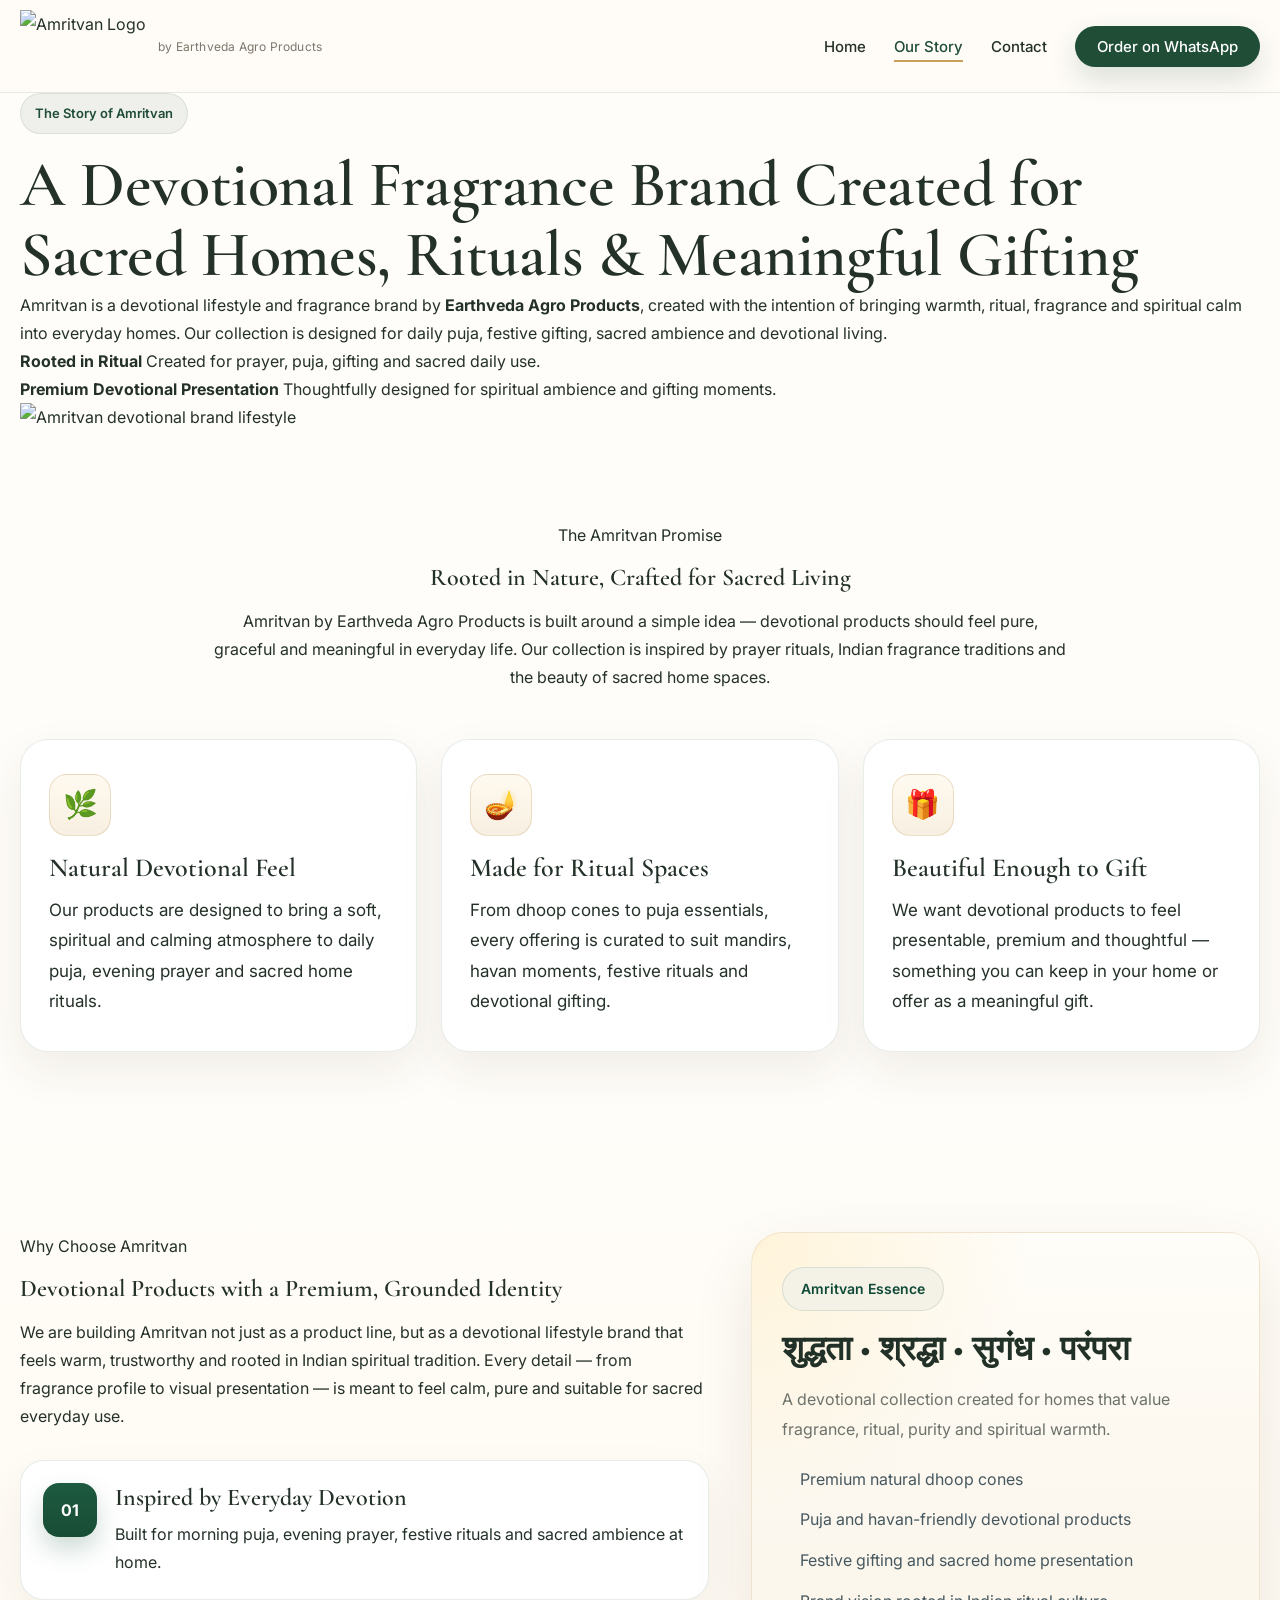
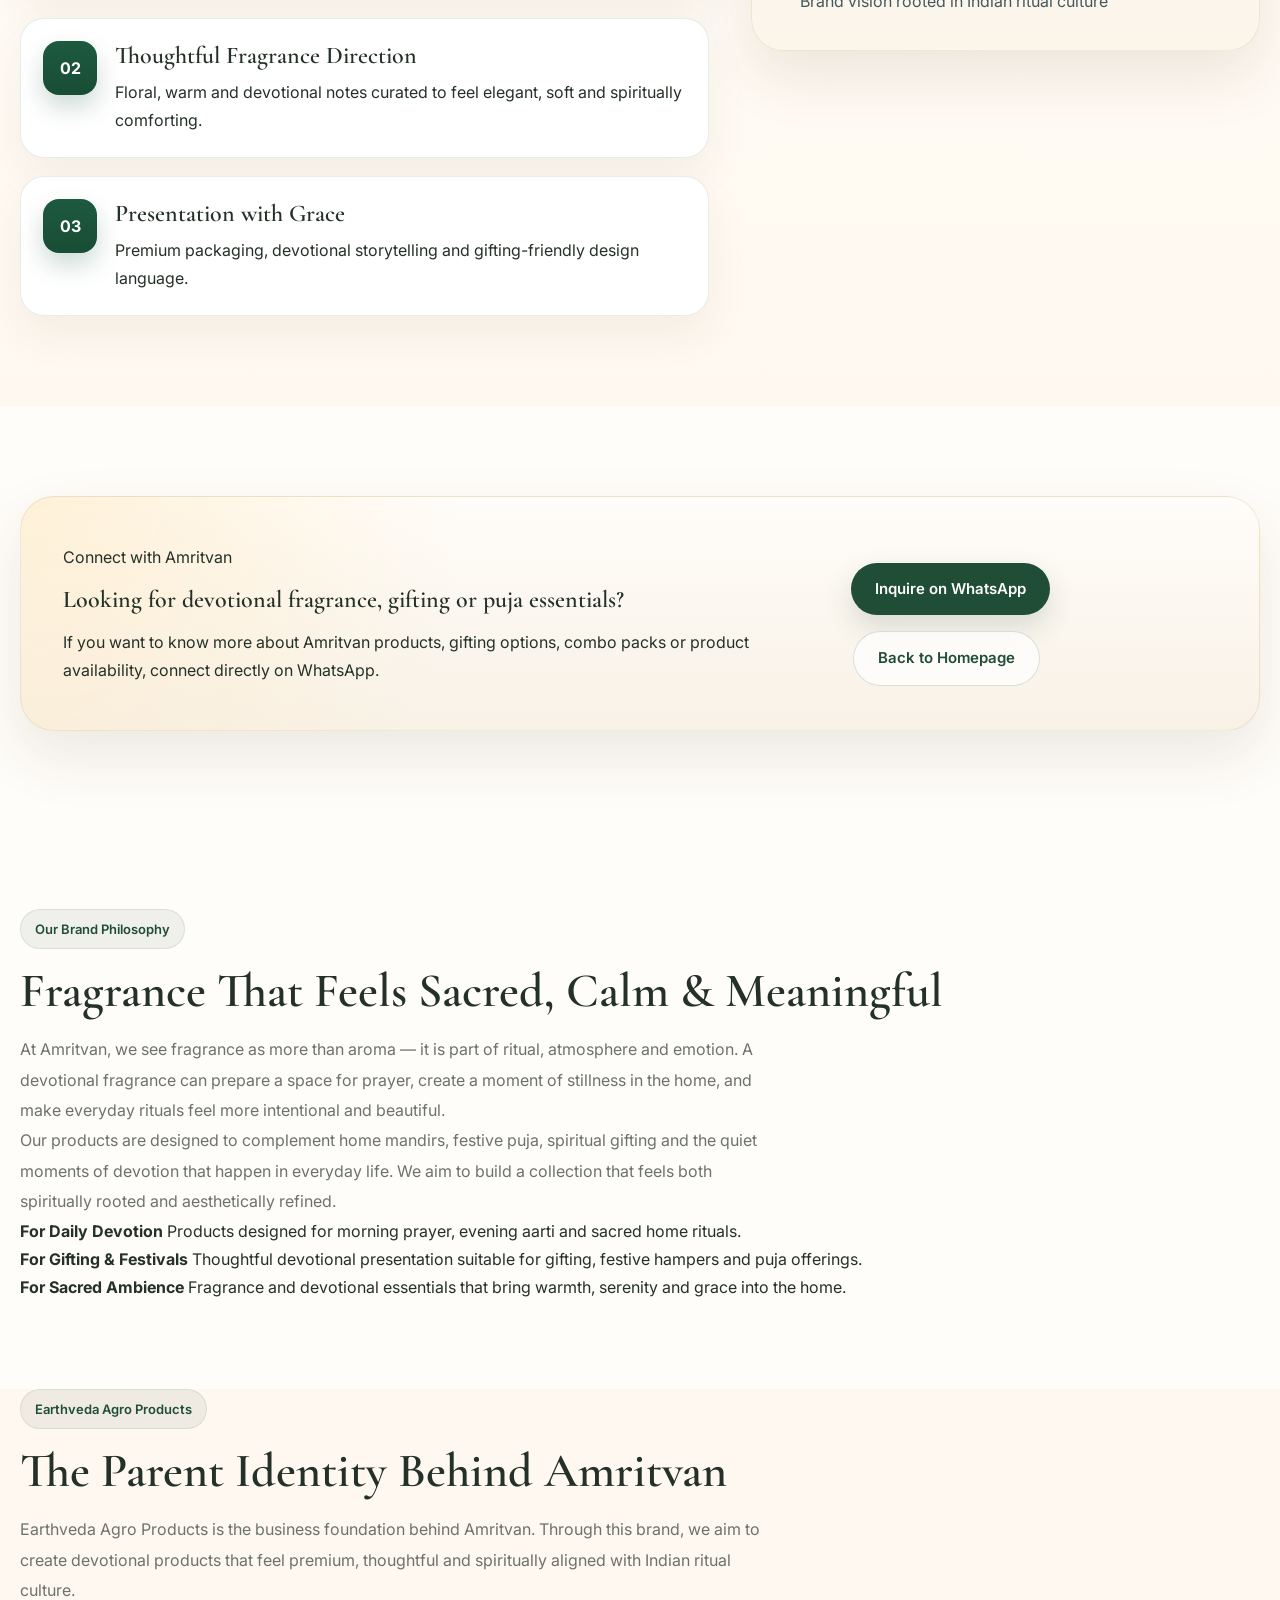
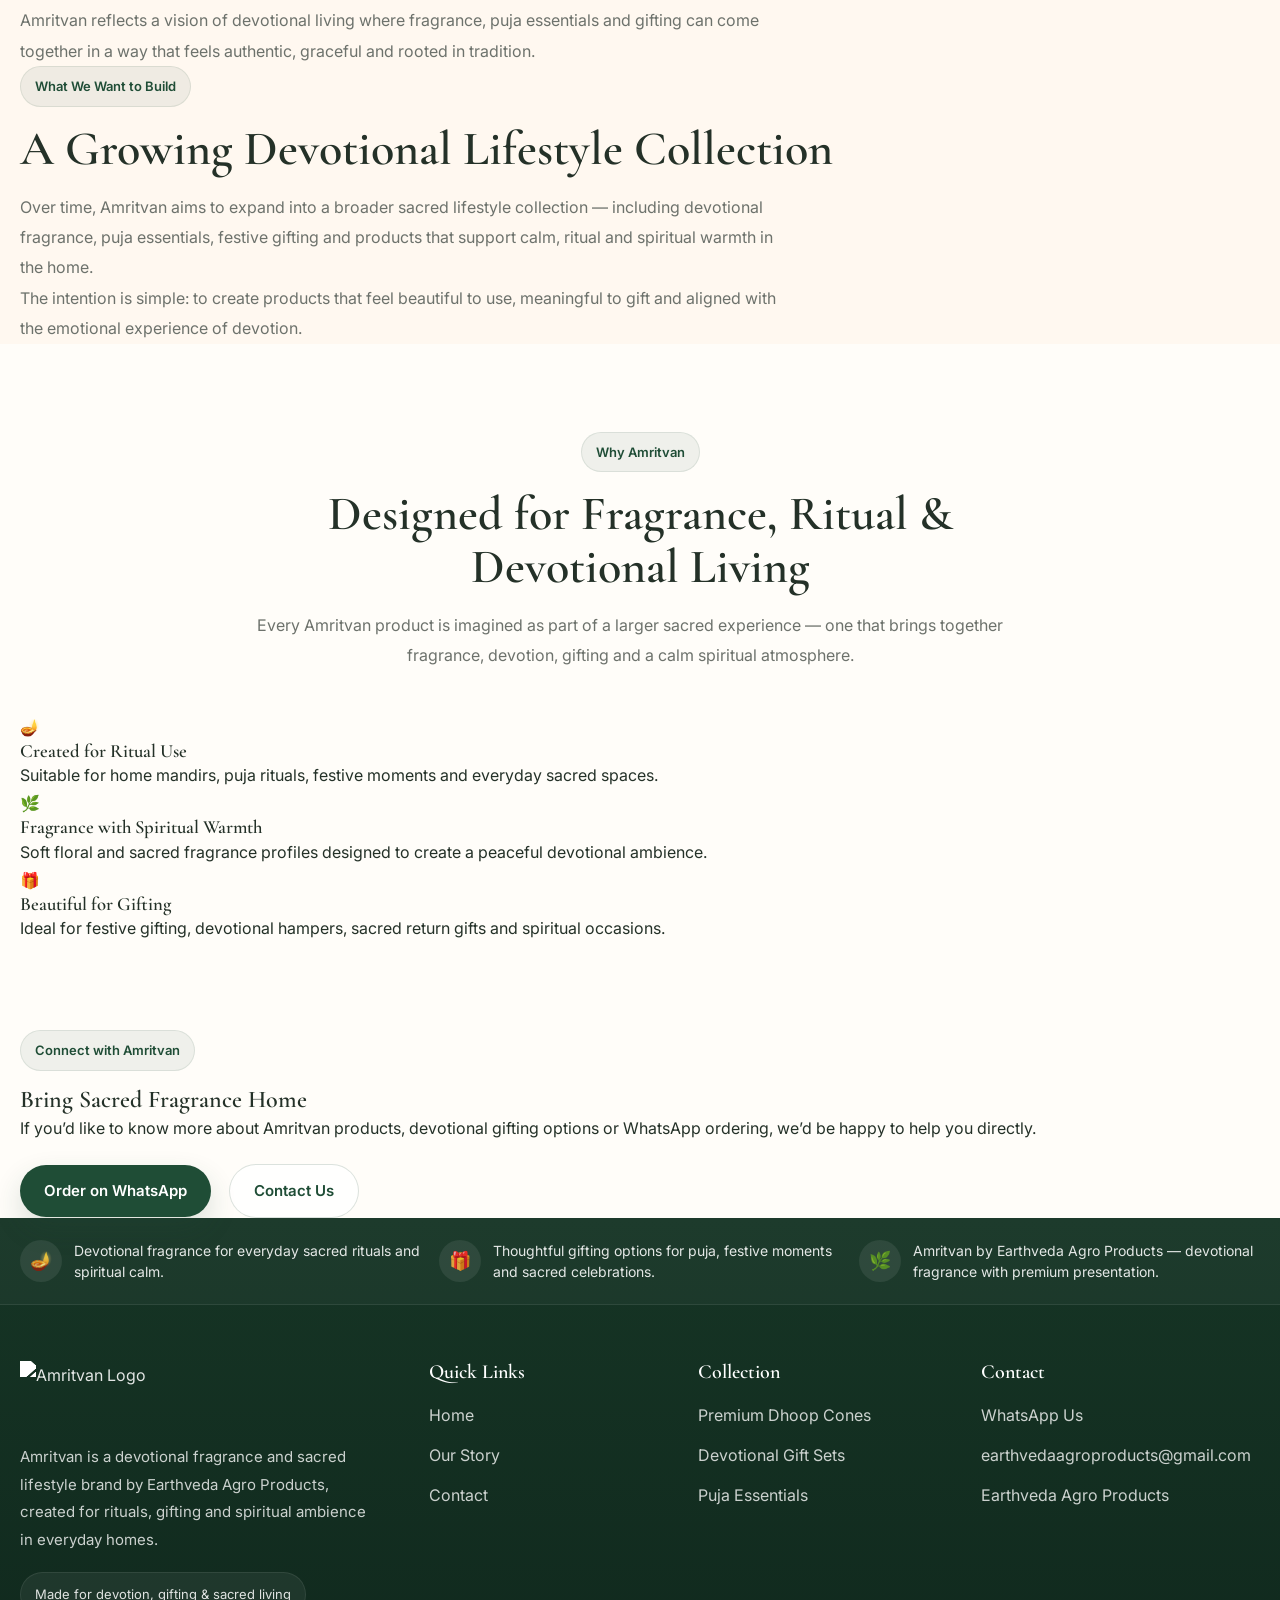
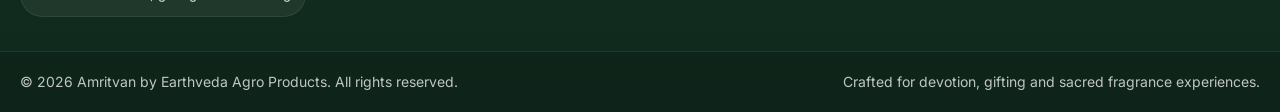
==== about.html @ e4c246f3 "Add files via upload" ====
<!DOCTYPE html>
<html lang="en">
<head>
  <meta charset="UTF-8" />
  <meta name="viewport" content="width=device-width, initial-scale=1.0" />
  <title>Our Story | Amritvan by Earthveda Agro Products</title>
  <meta
    name="description"
    content="Discover the story of Amritvan — a devotional fragrance and sacred lifestyle brand by Earthveda Agro Products, created for rituals, gifting and spiritual ambience."
  />

  <link rel="preconnect" href="https://fonts.googleapis.com" />
  <link rel="preconnect" href="https://fonts.gstatic.com" crossorigin />
  <link
    href="https://fonts.googleapis.com/css2?family=Cormorant+Garamond:wght@500;600;700&family=Inter:wght@400;500;600;700&display=swap"
    rel="stylesheet"
  />

  <link rel="stylesheet" href="style.css" />
</head>
<body>

  <!-- =========================
       HEADER
  ========================== -->
  <header class="site-header">
    <div class="container header-inner">

      <a href="index.html" class="brand">
        <img src="images/logo.png" alt="Amritvan Logo" class="brand-logo" />
        <div class="brand-copy">
          <span class="brand-line">by Earthveda Agro Products</span>
        </div>
      </a>

      <button class="menu-toggle" aria-label="Toggle Menu">
        <span></span>
        <span></span>
        <span></span>
      </button>

      <nav class="nav">
        <a href="index.html">Home</a>
        <a href="about.html" class="active">Our Story</a>
        <a href="contact.html">Contact</a>
        <a
          href="https://wa.me/918463001919?text=Namaste%20Amritvan%2C%20I%20want%20to%20know%20more%20about%20your%20products."
          target="_blank"
          class="nav-cta btn-primary"
        >
          Order on WhatsApp
        </a>
      </nav>
    </div>
  </header>

  <main>

    <!-- =========================
         ABOUT HERO
    ========================== -->
    <section class="about-hero">
      <div class="container">
        <div class="about-hero-grid">

          <div class="about-hero-content">
            <span class="eyebrow">The Story of Amritvan</span>
            <h1 class="display-title">
              A Devotional Fragrance Brand Created for Sacred Homes, Rituals & Meaningful Gifting
            </h1>
            <p class="about-hero-text">
              Amritvan is a devotional lifestyle and fragrance brand by <strong>Earthveda Agro Products</strong>,
              created with the intention of bringing warmth, ritual, fragrance and spiritual calm into everyday homes.
              Our collection is designed for daily puja, festive gifting, sacred ambience and devotional living.
            </p>

            <div class="about-hero-highlights">
              <div class="about-highlight-card">
                <strong>Rooted in Ritual</strong>
                <span>Created for prayer, puja, gifting and sacred daily use.</span>
              </div>

              <div class="about-highlight-card">
                <strong>Premium Devotional Presentation</strong>
                <span>Thoughtfully designed for spiritual ambience and gifting moments.</span>
              </div>
            </div>
          </div>

          <div class="about-hero-visual">
            <div class="about-hero-image-card">
              <img src="images/about-brand.png" alt="Amritvan devotional brand lifestyle" />
            </div>
          </div>

        </div>
      </div>
    </section>
<!-- =========================
     ABOUT PROMISE SECTION
========================= -->
<section class="about-promise">
  <div class="container">
    <div class="section-head center">
      <span class="section-kicker">The Amritvan Promise</span>
      <h2>Rooted in Nature, Crafted for Sacred Living</h2>
      <p>
        Amritvan by Earthveda Agro Products is built around a simple idea —
        devotional products should feel pure, graceful and meaningful in everyday life.
        Our collection is inspired by prayer rituals, Indian fragrance traditions and
        the beauty of sacred home spaces.
      </p>
    </div>

    <div class="promise-grid">
      <div class="promise-card">
        <div class="promise-icon">🌿</div>
        <h3>Natural Devotional Feel</h3>
        <p>
          Our products are designed to bring a soft, spiritual and calming atmosphere
          to daily puja, evening prayer and sacred home rituals.
        </p>
      </div>

      <div class="promise-card">
        <div class="promise-icon">🪔</div>
        <h3>Made for Ritual Spaces</h3>
        <p>
          From dhoop cones to puja essentials, every offering is curated to suit
          mandirs, havan moments, festive rituals and devotional gifting.
        </p>
      </div>

      <div class="promise-card">
        <div class="promise-icon">🎁</div>
        <h3>Beautiful Enough to Gift</h3>
        <p>
          We want devotional products to feel presentable, premium and thoughtful —
          something you can keep in your home or offer as a meaningful gift.
        </p>
      </div>
    </div>
  </div>
</section>


<!-- =========================
     WHY AMRITVAN SECTION
========================= -->
<section class="why-amritvan">
  <div class="container">
    <div class="why-grid">
      <div class="why-left">
        <span class="section-kicker">Why Choose Amritvan</span>
        <h2>Devotional Products with a Premium, Grounded Identity</h2>
        <p>
          We are building Amritvan not just as a product line, but as a devotional
          lifestyle brand that feels warm, trustworthy and rooted in Indian spiritual tradition.
          Every detail — from fragrance profile to visual presentation — is meant to feel
          calm, pure and suitable for sacred everyday use.
        </p>

        <div class="why-points">
          <div class="why-point">
            <span class="why-badge">01</span>
            <div>
              <h3>Inspired by Everyday Devotion</h3>
              <p>
                Built for morning puja, evening prayer, festive rituals and sacred ambience at home.
              </p>
            </div>
          </div>

          <div class="why-point">
            <span class="why-badge">02</span>
            <div>
              <h3>Thoughtful Fragrance Direction</h3>
              <p>
                Floral, warm and devotional notes curated to feel elegant, soft and spiritually comforting.
              </p>
            </div>
          </div>

          <div class="why-point">
            <span class="why-badge">03</span>
            <div>
              <h3>Presentation with Grace</h3>
              <p>
                Premium packaging, devotional storytelling and gifting-friendly design language.
              </p>
            </div>
          </div>
        </div>
      </div>

      <div class="why-right">
        <div class="why-card">
          <span class="why-label">Amritvan Essence</span>
          <h3>शुद्धता • श्रद्धा • सुगंध • परंपरा</h3>
          <p>
            A devotional collection created for homes that value fragrance, ritual,
            purity and spiritual warmth.
          </p>

          <ul class="why-list">
            <li>Premium natural dhoop cones</li>
            <li>Puja and havan-friendly devotional products</li>
            <li>Festive gifting and sacred home presentation</li>
            <li>Brand vision rooted in Indian ritual culture</li>
          </ul>
        </div>
      </div>
    </div>
  </div>
</section>


<!-- =========================
     ABOUT CTA SECTION
========================= -->
<section class="about-cta">
  <div class="container">
    <div class="about-cta-box">
      <div class="about-cta-content">
        <span class="section-kicker">Connect with Amritvan</span>
        <h2>Looking for devotional fragrance, gifting or puja essentials?</h2>
        <p>
          If you want to know more about Amritvan products, gifting options,
          combo packs or product availability, connect directly on WhatsApp.
        </p>
      </div>

      <div class="about-cta-actions">
        <a href="https://wa.me/919183701919" target="_blank" class="btn btn-primary">
          Inquire on WhatsApp
        </a>
        <a href="index.html#contact" class="btn btn-outline">
          Back to Homepage
        </a>
      </div>
    </div>
  </div>
</section>
    <!-- =========================
         BRAND STORY
    ========================== -->
    <section class="about-story section">
      <div class="container">
        <div class="about-story-grid">

          <div class="about-story-copy">
            <span class="eyebrow">Our Brand Philosophy</span>
            <h2 class="section-title">Fragrance That Feels Sacred, Calm & Meaningful</h2>

            <p class="section-text">
              At Amritvan, we see fragrance as more than aroma — it is part of ritual, atmosphere and emotion.
              A devotional fragrance can prepare a space for prayer, create a moment of stillness in the home,
              and make everyday rituals feel more intentional and beautiful.
            </p>

            <p class="section-text">
              Our products are designed to complement home mandirs, festive puja, spiritual gifting and the quiet
              moments of devotion that happen in everyday life. We aim to build a collection that feels both
              spiritually rooted and aesthetically refined.
            </p>
          </div>

          <div class="about-story-points">
            <div class="story-point-card">
              <strong>For Daily Devotion</strong>
              <span>Products designed for morning prayer, evening aarti and sacred home rituals.</span>
            </div>

            <div class="story-point-card">
              <strong>For Gifting & Festivals</strong>
              <span>Thoughtful devotional presentation suitable for gifting, festive hampers and puja offerings.</span>
            </div>

            <div class="story-point-card">
              <strong>For Sacred Ambience</strong>
              <span>Fragrance and devotional essentials that bring warmth, serenity and grace into the home.</span>
            </div>
          </div>

        </div>
      </div>
    </section>

    <!-- =========================
         EARTHVEDA + AMRITVAN
    ========================== -->
    <section class="about-origin section-soft">
      <div class="container">
        <div class="about-origin-grid">

          <div class="about-origin-card">
            <span class="eyebrow">Earthveda Agro Products</span>
            <h2 class="section-title">The Parent Identity Behind Amritvan</h2>
            <p class="section-text">
              Earthveda Agro Products is the business foundation behind Amritvan. Through this brand, we aim to
              create devotional products that feel premium, thoughtful and spiritually aligned with Indian ritual culture.
            </p>
            <p class="section-text">
              Amritvan reflects a vision of devotional living where fragrance, puja essentials and gifting can come together
              in a way that feels authentic, graceful and rooted in tradition.
            </p>
          </div>

          <div class="about-origin-card">
            <span class="eyebrow">What We Want to Build</span>
            <h2 class="section-title">A Growing Devotional Lifestyle Collection</h2>
            <p class="section-text">
              Over time, Amritvan aims to expand into a broader sacred lifestyle collection — including devotional fragrance,
              puja essentials, festive gifting and products that support calm, ritual and spiritual warmth in the home.
            </p>
            <p class="section-text">
              The intention is simple: to create products that feel beautiful to use, meaningful to gift and aligned with
              the emotional experience of devotion.
            </p>
          </div>

        </div>
      </div>
    </section>

    <!-- =========================
         WHY AMRITVAN
    ========================== -->
    <section class="about-values section">
      <div class="container">
        <div class="lux-section-head center">
          <span class="eyebrow">Why Amritvan</span>
          <h2 class="section-title">Designed for Fragrance, Ritual & Devotional Living</h2>
          <p class="section-text">
            Every Amritvan product is imagined as part of a larger sacred experience — one that brings together
            fragrance, devotion, gifting and a calm spiritual atmosphere.
          </p>
        </div>

        <div class="about-values-grid">
          <div class="about-value-card">
            <div class="about-value-icon">🪔</div>
            <h3>Created for Ritual Use</h3>
            <p>Suitable for home mandirs, puja rituals, festive moments and everyday sacred spaces.</p>
          </div>

          <div class="about-value-card">
            <div class="about-value-icon">🌿</div>
            <h3>Fragrance with Spiritual Warmth</h3>
            <p>Soft floral and sacred fragrance profiles designed to create a peaceful devotional ambience.</p>
          </div>

          <div class="about-value-card">
            <div class="about-value-icon">🎁</div>
            <h3>Beautiful for Gifting</h3>
            <p>Ideal for festive gifting, devotional hampers, sacred return gifts and spiritual occasions.</p>
          </div>
        </div>
      </div>
    </section>

    <!-- =========================
         CTA
    ========================== -->
    <section class="about-cta-strip">
      <div class="container">
        <div class="about-cta-card">
          <div class="about-cta-copy">
            <span class="eyebrow">Connect with Amritvan</span>
            <h2>Bring Sacred Fragrance Home</h2>
            <p>
              If you’d like to know more about Amritvan products, devotional gifting options or WhatsApp ordering,
              we’d be happy to help you directly.
            </p>
          </div>

          <div class="about-cta-actions">
            <a
              href="https://wa.me/918463001919?text=Namaste%20Amritvan%2C%20I%20want%20to%20know%20more%20about%20your%20products."
              target="_blank"
              class="btn btn-primary"
            >
              Order on WhatsApp
            </a>

            <a href="contact.html" class="btn btn-outline">Contact Us</a>
          </div>
        </div>
      </div>
    </section>

  </main>

  <!-- =========================
       FOOTER
  ========================== -->
  <footer class="site-footer">
    <div class="footer-top">
      <div class="container footer-top-inner">
        <div class="footer-top-item">
          <span>🪔</span>
          <p>Devotional fragrance for everyday sacred rituals and spiritual calm.</p>
        </div>

        <div class="footer-top-item">
          <span>🎁</span>
          <p>Thoughtful gifting options for puja, festive moments and sacred celebrations.</p>
        </div>

        <div class="footer-top-item">
          <span>🌿</span>
          <p>Amritvan by Earthveda Agro Products — devotional fragrance with premium presentation.</p>
        </div>
      </div>
    </div>

    <div class="footer-main">
      <div class="container footer-grid">

        <div class="footer-col footer-brand">
          <img src="images/logo.png" alt="Amritvan Logo" class="footer-logo" />
          <p>
            Amritvan is a devotional fragrance and sacred lifestyle brand by Earthveda Agro Products,
            created for rituals, gifting and spiritual ambience in everyday homes.
          </p>
          <div class="footer-note">Made for devotion, gifting & sacred living</div>
        </div>

        <div class="footer-col">
          <h4>Quick Links</h4>
          <ul>
            <li><a href="index.html">Home</a></li>
            <li><a href="about.html">Our Story</a></li>
            <li><a href="contact.html">Contact</a></li>
          </ul>
        </div>

        <div class="footer-col">
          <h4>Collection</h4>
          <ul>
            <li>Premium Dhoop Cones</li>
            <li>Devotional Gift Sets</li>
            <li>Puja Essentials</li>
          </ul>
        </div>

        <div class="footer-col">
          <h4>Contact</h4>
          <ul>
            <li><a href="https://wa.me/918463001919" target="_blank">WhatsApp Us</a></li>
            <li><a href="mailto:earthvedaagroproducts@gmail.com">earthvedaagroproducts@gmail.com</a></li>
            <li>Earthveda Agro Products</li>
          </ul>
        </div>

      </div>
    </div>

    <div class="footer-bottom">
      <div class="container footer-bottom-inner">
        <p>© 2026 Amritvan by Earthveda Agro Products. All rights reserved.</p>
        <p>Crafted for devotion, gifting and sacred fragrance experiences.</p>
      </div>
    </div>
  </footer>

  <script src="script.js"></script>
</body>
</html>
---- style.css ----
/* =========================================================
   AMRITVAN – LIGHT LUXURY DEVOTIONAL BRAND WEBSITE
   PHASE 1 – BASE STYLES
   ========================================================= */

/* ---------- Google Fonts ---------- */
@import url('https://fonts.googleapis.com/css2?family=Cormorant+Garamond:wght@500;600;700&family=Inter:wght@400;500;600;700&display=swap');

/* ---------- Root Variables ---------- */
:root {
  --bg: #fffdf9;
  --bg-soft: #fff8f0;
  --bg-cream: #f9f1e6;
  --surface: #ffffff;

  --primary: #1f4d36;        /* deep devotional green */
  --primary-dark: #173b2a;
  --secondary: #c9a15c;      /* muted luxury gold */
  --secondary-soft: #ead7b2;

  --text: #243128;
  --muted: #6d726c;
  --line: rgba(31, 77, 54, 0.10);

  --success: #2f7a53;
  --shadow-sm: 0 10px 24px rgba(0, 0, 0, 0.04);
  --shadow-md: 0 18px 44px rgba(0, 0, 0, 0.06);
  --shadow-lg: 0 28px 70px rgba(0, 0, 0, 0.08);

  --radius-sm: 14px;
  --radius-md: 22px;
  --radius-lg: 32px;

  --container: 1240px;
  --transition: all 0.3s ease;
}

/* ---------- Reset ---------- */
* {
  margin: 0;
  padding: 0;
  box-sizing: border-box;
}

html {
  scroll-behavior: smooth;
}

body {
  background: var(--bg);
  color: var(--text);
  font-family: 'Inter', sans-serif;
  font-size: 16px;
  line-height: 1.75;
  -webkit-font-smoothing: antialiased;
  text-rendering: optimizeLegibility;
}

img {
  max-width: 100%;
  display: block;
}

a {
  color: inherit;
  text-decoration: none;
  transition: var(--transition);
}

ul {
  list-style: none;
}

button,
input,
textarea,
select {
  font: inherit;
}

button {
  border: none;
  background: none;
  cursor: pointer;
}

/* ---------- Layout ---------- */
.container {
  width: min(100% - 40px, var(--container));
  margin: 0 auto;
}

.section {
  padding: 88px 0;
}

.section-soft {
  background: var(--bg-soft);
}

.section-cream {
  background: var(--bg-cream);
}

/* ---------- Typography ---------- */
h1, h2, h3, h4, h5 {
  font-family: 'Cormorant Garamond', serif;
  color: var(--text);
  line-height: 1.1;
  font-weight: 600;
}

.display-title {
  font-size: clamp(42px, 5vw, 72px);
  letter-spacing: -0.4px;
}

.section-title {
  font-size: clamp(30px, 4vw, 48px);
  margin-bottom: 16px;
}

.section-text {
  color: var(--muted);
  max-width: 760px;
  font-size: 16px;
  line-height: 1.9;
}

.eyebrow {
  display: inline-flex;
  align-items: center;
  gap: 8px;
  padding: 8px 14px;
  border-radius: 999px;
  background: rgba(31, 77, 54, 0.07);
  border: 1px solid rgba(31, 77, 54, 0.10);
  color: var(--primary);
  font-size: 13px;
  font-weight: 600;
  margin-bottom: 16px;
}

/* ---------- Buttons ---------- */
.btn {
  display: inline-flex;
  align-items: center;
  justify-content: center;
  gap: 10px;
  min-height: 48px;
  padding: 13px 24px;
  border-radius: 999px;
  font-weight: 600;
  font-size: 15px;
  transition: var(--transition);
  white-space: nowrap;
}

.btn-primary {
  background: var(--primary);
  color: #fff;
  box-shadow: 0 12px 28px rgba(31, 77, 54, 0.16);
}

.btn-primary:hover {
  background: var(--primary-dark);
  transform: translateY(-1px);
}

.btn-outline {
  border: 1px solid rgba(31, 77, 54, 0.16);
  color: var(--primary);
  background: rgba(255, 255, 255, 0.72);
}

.btn-outline:hover {
  border-color: var(--primary);
  background: #fff;
}

.text-link {
  color: var(--primary);
  font-weight: 600;
}

.text-link:hover {
  color: var(--primary-dark);
}

/* ---------- Cards ---------- */
.card {
  background: var(--surface);
  border: 1px solid var(--line);
  border-radius: var(--radius-md);
  box-shadow: var(--shadow-sm);
}

.card-lg {
  border-radius: var(--radius-lg);
  box-shadow: var(--shadow-md);
}

/* =========================================================
   HEADER
   ========================================================= */
.site-header {
  position: sticky;
  top: 0;
  z-index: 999;
  background: rgba(255, 252, 247, 0.94);
  backdrop-filter: blur(14px);
  border-bottom: 1px solid var(--line);
}

.header-inner {
  display: flex;
  align-items: center;
  justify-content: space-between;
  gap: 28px;
  min-height: 92px;
  padding: 10px 0;
}

/* Brand */
.brand {
  display: flex;
  align-items: center;
  gap: 12px;
  flex-shrink: 0;
}

.brand-logo {
  display: block;
  height: 72px;
  width: auto;
  max-width: 260px;
  object-fit: contain;
}

.brand-copy {
  display: flex;
  flex-direction: column;
  justify-content: center;
}

.brand-line {
  font-size: 12px;
  color: #7c766d;
  letter-spacing: 0.2px;
  white-space: nowrap;
}

/* Nav */
.nav {
  display: flex;
  align-items: center;
  gap: 28px;
}

.nav a {
  position: relative;
  font-size: 15px;
  font-weight: 500;
  color: var(--text);
  line-height: 1;
}

.nav a:not(.nav-cta)::after {
  content: "";
  position: absolute;
  left: 0;
  bottom: -8px;
  width: 0;
  height: 1.5px;
  background: var(--secondary);
  transition: width 0.3s ease;
}

.nav a:hover,
.nav a.active {
  color: var(--primary);
}

.nav a:hover::after,
.nav a.active::after {
  width: 100%;
}

.nav-cta {
   padding: 13px 22px;
  border-radius: 999px;
  white-space: nowrap;
  font-size: 14px;
  line-height: 1;

  background: var(--primary);
  color: #ffffff !important;
  box-shadow: 0 12px 28px rgba(31, 77, 54, 0.16);
}

.nav-cta:hover {
  background: var(--primary-dark);
  color: #ffffff !important;
}
/* Mobile toggle */
.menu-toggle {
  display: none;
  width: 44px;
  height: 44px;
  border-radius: 12px;
  background: var(--bg-cream);
  padding: 9px;
  flex-shrink: 0;
}

.menu-toggle span {
  display: block;
  width: 100%;
  height: 2px;
  background: var(--primary);
  margin: 5px 0;
  transition: var(--transition);
}

/* =========================================================
   PAGE PLACEHOLDER BLOCKS (for structure now)
   ========================================================= */
.page-shell {
  padding: 72px 0 88px;
}

.page-shell-grid {
  display: grid;
  grid-template-columns: 1.15fr 0.85fr;
  gap: 28px;
  align-items: stretch;
}

.shell-card {
  background: linear-gradient(180deg, #fffdf9 0%, #fff8ef 100%);
  border: 1px solid var(--line);
  border-radius: 32px;
  box-shadow: var(--shadow-md);
  padding: 34px;
}

.shell-card h1 {
  font-size: clamp(38px, 4vw, 58px);
  margin-bottom: 16px;
  color: var(--text);
}

.shell-card p {
  color: var(--muted);
  max-width: 640px;
  line-height: 1.9;
}

.shell-side {
  background: #fff;
  border: 1px solid var(--line);
  border-radius: 32px;
  box-shadow: var(--shadow-sm);
  padding: 28px;
  display: flex;
  flex-direction: column;
  justify-content: center;
}

.shell-side h3 {
  font-size: 28px;
  margin-bottom: 10px;
}

.shell-side p {
  color: var(--muted);
  line-height: 1.8;
}

/* =========================================================
   FOOTER
   ========================================================= */
.site-footer {
  background: linear-gradient(180deg, #163525 0%, #10281d 100%);
  color: rgba(255, 255, 255, 0.88);
  margin-top: 0;
}

/* top trust strip */
.footer-top {
  border-bottom: 1px solid rgba(255, 255, 255, 0.08);
  background: rgba(255, 255, 255, 0.03);
}

.footer-top-inner {
  display: grid;
  grid-template-columns: repeat(3, 1fr);
  gap: 18px;
  padding: 22px 0;
}

.footer-top-item {
  display: flex;
  align-items: center;
  gap: 12px;
}

.footer-top-item span {
  width: 42px;
  height: 42px;
  display: grid;
  place-items: center;
  border-radius: 50%;
  background: rgba(255, 255, 255, 0.08);
  flex-shrink: 0;
  font-size: 18px;
}

.footer-top-item p {
  margin: 0;
  font-size: 14px;
  color: rgba(255, 255, 255, 0.88);
  line-height: 1.5;
}

/* main footer */
.footer-main {
  padding: 56px 0 34px;
}

.footer-grid {
  display: grid;
  grid-template-columns: 1.35fr 0.85fr 0.9fr 1fr;
  gap: 32px;
}

.footer-col h4 {
  color: #fff;
  font-size: 20px;
  margin-bottom: 18px;
}

.footer-col ul {
  display: grid;
  gap: 12px;
}

.footer-col p,
.footer-col li,
.footer-col a {
  color: rgba(255, 255, 255, 0.78);
}

.footer-col a:hover {
  color: #fff;
}

.footer-logo {
  width: auto;
  height: 64px;
  object-fit: contain;
  display: block;
  margin-bottom: 18px;
  filter: brightness(0) invert(1);
}

.footer-brand p {
  max-width: 360px;
  line-height: 1.85;
  font-size: 15px;
}

.footer-note {
  margin-top: 18px;
  display: inline-flex;
  align-items: center;
  padding: 10px 14px;
  border-radius: 999px;
  background: rgba(255, 255, 255, 0.06);
  border: 1px solid rgba(255, 255, 255, 0.08);
  font-size: 13px;
  color: rgba(255, 255, 255, 0.86);
}

/* bottom */
.footer-bottom {
  border-top: 1px solid rgba(255, 255, 255, 0.08);
  background: rgba(0, 0, 0, 0.12);
}

.footer-bottom-inner {
  display: flex;
  justify-content: space-between;
  gap: 20px;
  padding: 18px 0;
  flex-wrap: wrap;
}

.footer-bottom p {
  margin: 0;
  font-size: 14px;
  color: rgba(255, 255, 255, 0.74);
}

/* =========================================================
   RESPONSIVE
   ========================================================= */
@media (max-width: 1100px) {
  .page-shell-grid,
  .footer-grid {
    grid-template-columns: 1fr 1fr;
  }

  .footer-grid .footer-brand {
    grid-column: 1 / -1;
  }
}

@media (max-width: 820px) {
  .header-inner {
    min-height: 78px;
    gap: 12px;
  }

  .brand-logo {
    height: 56px;
    max-width: 180px;
  }

  .brand-line {
    font-size: 10px;
    white-space: normal;
    max-width: 140px;
  }

  .menu-toggle {
    display: block;
  }

  .nav {
    position: absolute;
    top: 100%;
    left: 0;
    right: 0;
    background: #fffdf8;
    border-top: 1px solid var(--line);
    padding: 18px 20px 24px;
    display: none;
    flex-direction: column;
    align-items: flex-start;
    gap: 16px;
    box-shadow: var(--shadow-md);
  }

  .nav.open {
    display: flex;
  }

  .nav a::after {
    display: none;
  }

  .nav-cta {
    width: 100%;
    text-align: center;
    justify-content: center;
  }

  .page-shell {
    padding: 56px 0 64px;
  }

  .page-shell-grid,
  .footer-top-inner,
  .footer-grid {
    grid-template-columns: 1fr;
  }

  .shell-card,
  .shell-side {
    padding: 24px;
    border-radius: 24px;
  }

  .footer-main {
    padding: 42px 0 28px;
  }
}

@media (max-width: 480px) {
  .container {
    width: min(100% - 28px, var(--container));
  }

  .brand-logo {
    height: 50px;
    max-width: 160px;
  }

  .shell-card h1 {
    font-size: 34px;
  }

  .section-title {
    font-size: 30px;
  }

  .footer-logo {
    height: 54px;
  }
}
/* =========================================================
   PHASE 2 – HOMEPAGE LUXURY SECTIONS
   ========================================================= */

/* ---------- Hero Luxury ---------- */
.hero-lux {
  position: relative;
  overflow: hidden;
  padding: 84px 0 72px;
  background:
    radial-gradient(circle at top left, rgba(202, 163, 95, 0.16), transparent 24%),
    radial-gradient(circle at bottom right, rgba(31, 77, 54, 0.08), transparent 24%),
    linear-gradient(180deg, #fffdf9 0%, #fff9f1 100%);
}

.hero-lux-shape {
  position: absolute;
  border-radius: 50%;
  pointer-events: none;
  filter: blur(6px);
}

.hero-lux-shape-1 {
  width: 280px;
  height: 280px;
  background: rgba(201, 161, 92, 0.10);
  top: -60px;
  left: -80px;
}

.hero-lux-shape-2 {
  width: 340px;
  height: 340px;
  background: rgba(31, 77, 54, 0.05);
  right: -100px;
  bottom: -120px;
}

.hero-lux-grid {
  position: relative;
  z-index: 1;
  display: grid;
  grid-template-columns: 1.05fr 0.95fr;
  gap: 52px;
  align-items: center;
}

.hero-lux-content {
  max-width: 680px;
}

.hero-title {
  margin-bottom: 20px;
}

.hero-title span {
  display: block;
  color: var(--primary);
}

.hero-text {
  font-size: 17px;
  line-height: 1.95;
  color: var(--muted);
  max-width: 620px;
  margin-bottom: 28px;
}

.hero-actions {
  display: flex;
  gap: 14px;
  flex-wrap: wrap;
  margin-bottom: 28px;
}

.hero-notes {
  display: grid;
  grid-template-columns: repeat(2, 1fr);
  gap: 16px;
}

.hero-note-card {
  background: rgba(255,255,255,0.82);
  border: 1px solid rgba(31, 77, 54, 0.08);
  border-radius: 20px;
  padding: 18px;
  box-shadow: 0 14px 34px rgba(0,0,0,0.04);
}

.hero-note-card strong {
  display: block;
  color: var(--primary);
  font-size: 15px;
  margin-bottom: 8px;
}

.hero-note-card span {
  display: block;
  color: var(--muted);
  font-size: 13px;
  line-height: 1.7;
}

.hero-lux-visual {
  position: relative;
  min-height: 620px;
  display: flex;
  align-items: center;
  justify-content: center;
}

.hero-lux-image-wrap {
  position: relative;
  width: 100%;
  max-width: 590px;
  padding: 54px 18px 18px; /* top padding badha di */
  background: linear-gradient(180deg, #fffaf3 0%, #fff4e8 100%);
  border-radius: 36px;
  border: 1px solid rgba(31, 77, 54, 0.08);
  box-shadow:
    0 30px 72px rgba(0,0,0,0.09),
    0 14px 34px rgba(201, 161, 92, 0.12);
}

.hero-lux-image-wrap img {
 width: 100%;
  height: 680px;
  object-fit: cover;
  object-position: center;
  display: block;
  border-radius: 24px;
  box-shadow: inset 0 0 0 1px rgba(201, 161, 92, 0.08);
}

.hero-lux-badge {
   position: absolute;
  top: 18px;
  left: 18px;
  z-index: 3;
  display: inline-flex;
  align-items: center;
  padding: 12px 20px;
  border-radius: 999px;

  background: linear-gradient(180deg, #fff8ee 0%, #f6ead4 100%);
  border: 1px solid rgba(201, 161, 92, 0.28);
  box-shadow: 0 10px 24px rgba(201, 161, 92, 0.10);

  color: #23412f;
  font-weight: 600;
  font-size: 15px;
}

.hero-lux-floating {
  position: absolute;
  background: #fff;
  border: 1px solid rgba(31, 77, 54, 0.08);
  border-radius: 22px;
  padding: 16px 18px;
  min-width: 220px;
  box-shadow: 0 20px 40px rgba(0,0,0,0.08);
}

.hero-lux-floating strong {
  display: block;
  color: var(--primary);
  font-size: 15px;
  margin-bottom: 6px;
}

.hero-lux-floating span {
  display: block;
  color: var(--muted);
  font-size: 13px;
  line-height: 1.6;
  line-height: 1.5;
}

.hero-lux-floating-left {
  left: -74px;
  bottom: 42px;
  display: none;
}

.hero-lux-floating-right {
   right: -48px;
  top: 34px;
}

/* ---------- Section heading ---------- */
.lux-section-head {
  max-width: 780px;
  margin: 0 auto 42px;
}

.lux-section-head.center {
  text-align: center;
}

/* ---------- Signature Collection ---------- */
.signature-collection {
  padding-top: 90px;
  padding-bottom: 30px;
  background: linear-gradient(180deg, #fff9f1 0%, #fffdf8 100%);
}

.signature-collection-grid {
  display: grid;
  grid-template-columns: repeat(3, 1fr);
  gap: 24px;
}

.signature-card,
.signature-card-large {
  min-height: 100%;
}
.signature-card {
  background: #fff;
  border: 1px solid rgba(31, 77, 54, 0.08);
  border-radius: 28px;
  overflow: hidden;
  box-shadow: 0 18px 44px rgba(0,0,0,0.05);
  display: flex;
  flex-direction: column;
  min-height: 100%;
}
.signature-card-image {
  padding: 24px 24px 0;
  background: linear-gradient(180deg, #fffdf9 0%, #fffaf3 100%);
}

.signature-card-image img {
  width: 100%;
  height: 300px;
  object-fit: contain;
  object-position: center;
  display: block;
  border-radius: 18px;
}

.signature-card-image img {
  height: 240px;
}
.signature-card-content {
  padding: 22px 24px 26px;
  display: flex;
  flex-direction: column;
  flex: 1;
}

.signature-label {
  display: inline-block;
  font-size: 12px;
  color: var(--primary);
  background: rgba(31, 77, 54, 0.07);
  border: 1px solid rgba(31, 77, 54, 0.08);
  padding: 7px 12px;
  border-radius: 999px;
  margin-bottom: 16px;
}

.signature-card-content h3 {
  font-size: 26px;
  line-height: 1.2;
  color: #223127;
  margin-bottom: 14px;
  font-family: 'Cormorant Garamond', serif;
  min-height: 72px;
}

.signature-card-content p {
  color: var(--muted);
  line-height: 1.9;
  margin-bottom: 18px;
}

/* =========================================================
   BRAND ESSENCE SECTION – FINAL POLISHED VERSION
   ========================================================= */

.brand-essence-section {
  padding: 110px 0 70px;
}

.brand-essence-grid {
  display: grid;
  grid-template-columns: 1.02fr 1fr;
  gap: 54px;
  align-items: center;
}

.brand-essence-content {
  max-width: 640px;
}

.brand-essence-content .section-badge {
  margin-bottom: 22px;
}

.brand-essence-content h2 {
  margin: 0 0 24px;
  font-size: clamp(2.6rem, 4vw, 4.3rem);
  line-height: 1.08;
  letter-spacing: -0.02em;
  color: var(--heading);
}

.brand-essence-content p {
  margin: 0 0 22px;
  font-size: 1.18rem;
  line-height: 1.8;
  color: var(--text);
}

.brand-essence-points {
  display: grid;
  gap: 16px;
  margin-top: 34px;
}

.brand-essence-point {
  background: #ffffff;
  border: 1px solid rgba(31, 77, 54, 0.08);
  border-radius: 24px;
  padding: 22px 24px;
  box-shadow: 0 14px 34px rgba(0,0,0,0.04);
}

.brand-essence-point h4 {
  margin: 0 0 10px;
  font-size: 1.15rem;
  color: var(--primary);
}

.brand-essence-point p {
  margin: 0;
  font-size: 1rem;
  line-height: 1.75;
  color: var(--text);
}

/* Right image card */
.brand-essence-image-card {
  background: linear-gradient(180deg, #fffdf9 0%, #fff7ed 100%);
  border: 1px solid rgba(31, 77, 54, 0.08);
  border-radius: 34px;
  padding: 18px;
  box-shadow: 0 24px 60px rgba(0,0,0,0.06);

  display: flex;
  align-items: center;
  justify-content: center;
}

.brand-essence-image-card img {
  width: 100%;
  height: auto;
  max-height: 760px;
  object-fit: contain;
  object-position: center;
  display: block;
  border-radius: 24px;
}

/* =========================================================
   RESPONSIVE
   ========================================================= */

@media (max-width: 1100px) {
  .brand-essence-grid {
    gap: 36px;
  }

  .brand-essence-content p {
    font-size: 1.08rem;
  }
}

@media (max-width: 920px) {
  .brand-essence-section {
    padding: 90px 0 60px;
  }

  .brand-essence-grid {
    grid-template-columns: 1fr;
    gap: 34px;
  }

  .brand-essence-content {
    max-width: 100%;
  }

  .brand-essence-image-card {
    order: -1;
  }

  .brand-essence-image-card img {
    max-height: none;
  }
}

@media (max-width: 640px) {
  .brand-essence-section {
    padding: 70px 0 50px;
  }

  .brand-essence-content h2 {
    font-size: 2.2rem;
    line-height: 1.15;
  }

  .brand-essence-content p {
    font-size: 1rem;
    line-height: 1.75;
  }

  .brand-essence-point {
    padding: 18px 18px;
    border-radius: 20px;
  }

  .brand-essence-point h4 {
    font-size: 1.05rem;
  }

  .brand-essence-image-card {
    padding: 14px;
    border-radius: 26px;
  }

  .brand-essence-image-card img {
    border-radius: 18px;
  }
}

/* ---------- Responsive ---------- */
@media (max-width: 1180px) {
  .signature-collection-grid {
    grid-template-columns: 1fr 1fr;
  }

  .signature-card-large {
    grid-column: 1 / -1;
  }
}

@media (max-width: 1100px) {
  .hero-lux-grid,
  .brand-essence-grid {
    grid-template-columns: 1fr;
    gap: 36px;
  }

  .hero-lux-content,
  .brand-essence-copy {
    max-width: 100%;
  }

  .hero-lux-visual {
    min-height: auto;
  }

  .hero-lux-image-wrap {
    max-width: 560px;
    margin: 0 auto;
  }

  .hero-lux-floating-left {
    left: 0;
    bottom: 40px;
  }

  .hero-lux-floating-right {
    right: 0;
    top: 60px;
  }
}

@media (max-width: 820px) {
  .hero-lux {
    padding: 58px 0 46px;
  }

  .hero-text {
    font-size: 16px;
  }

  .hero-notes,
  .signature-collection-grid {
    grid-template-columns: 1fr;
  }

  .hero-lux-image-wrap img,
  .brand-essence-image-card img {
    height: 420px;
  }

  .hero-lux-floating {
    position: static;
    min-width: 100%;
    margin-top: 14px;
    min-width: 0;
  max-width: 320px;
  padding: 18px 20px;
  }

  .hero-actions {
    flex-direction: column;
  }

  .hero-actions .btn {
    width: 100%;
    justify-content: center;
  }

  .signature-card-large .signature-card-image img,
  .signature-card-image img {
    height: 260px;
  }
}

@media (max-width: 480px) {
  .hero-lux-image-wrap,
  .brand-essence-image-card {
    padding: 14px;
    border-radius: 24px;
  }

  .hero-lux-image-wrap img,
  .brand-essence-image-card img {
    height: 320px;
    border-radius: 18px;
  }

  .signature-card-content {
    padding: 20px;
  }

  .signature-card-content h3 {
    font-size: 22px;
  }
}
/* =========================================================
   PHASE 3 – HOMEPAGE POLISH
   Why Amritvan + CTA Strip
   ========================================================= */

.why-amritvan {
  padding-top: 20px;
  padding-bottom: 90px;
  background: linear-gradient(180deg, #fffdf8 0%, #fff8f0 100%);
}

.why-grid {
  display: grid;
  grid-template-columns: repeat(3, 1fr);
  gap: 24px;
}

.why-card {
  background: #fff;
  border: 1px solid rgba(31, 77, 54, 0.08);
  border-radius: 28px;
  padding: 28px;
  box-shadow: 0 18px 40px rgba(0,0,0,0.05);
  transition: transform 0.25s ease, box-shadow 0.25s ease;
}

.why-card:hover {
  transform: translateY(-4px);
  box-shadow: 0 24px 54px rgba(0,0,0,0.08);
}

.why-icon {
  width: 56px;
  height: 56px;
  border-radius: 18px;
  display: grid;
  place-items: center;
  background: rgba(31, 77, 54, 0.08);
  font-size: 24px;
  margin-bottom: 18px;
}

.why-card h3 {
  font-size: 28px;
  margin-bottom: 12px;
  color: #223127;
}

.why-card p {
  color: var(--muted);
  line-height: 1.85;
}

/* CTA strip */
.home-cta-strip {
  padding: 0 0 90px;
  background: linear-gradient(180deg, #fff8f0 0%, #fffdf9 100%);
}

.home-cta-card {
  background:
    radial-gradient(circle at top right, rgba(201, 161, 92, 0.14), transparent 24%),
    linear-gradient(135deg, #1f4d36 0%, #173b2a 100%);
  color: #fff;
  border-radius: 34px;
  padding: 44px;
  display: grid;
  grid-template-columns: 1.1fr 0.9fr;
  gap: 24px;
  align-items: center;
  box-shadow: 0 28px 70px rgba(0,0,0,0.12);
}

.home-cta-card .eyebrow {
  background: rgba(255,255,255,0.10);
  border-color: rgba(255,255,255,0.16);
  color: #fff;
}

.home-cta-copy h2 {
  color: #fff;
  font-size: clamp(34px, 4vw, 50px);
  margin-bottom: 14px;
}

.home-cta-copy p {
  color: rgba(255,255,255,0.84);
  line-height: 1.9;
  max-width: 700px;
}

.home-cta-actions {
  display: flex;
  gap: 14px;
  flex-wrap: wrap;
  justify-content: flex-end;
}

.home-cta-actions .btn-primary {
  background: #fff;
  color: var(--primary);
  box-shadow: none;
}

.home-cta-actions .btn-primary:hover {
  background: #f5efe5;
}

.home-cta-actions .btn-outline {
  border-color: rgba(255,255,255,0.22);
  color: #fff;
  background: transparent;
}

.home-cta-actions .btn-outline:hover {
  background: rgba(255,255,255,0.08);
}

/* responsive */
@media (max-width: 1100px) {
  .why-grid {
    grid-template-columns: 1fr;
  }

  .home-cta-card {
    grid-template-columns: 1fr;
    padding: 34px;
  }

  .home-cta-actions {
    justify-content: flex-start;
  }
}

@media (max-width: 820px) {
  .why-amritvan {
    padding-bottom: 60px;
  }

  .home-cta-strip {
    padding-bottom: 60px;
  }

  .why-card {
    padding: 24px;
    border-radius: 22px;
  }

  .why-card h3 {
    font-size: 24px;
  }

  .home-cta-card {
    border-radius: 24px;
    padding: 26px;
  }

  .home-cta-actions {
    flex-direction: column;
  }

  .home-cta-actions .btn {
    width: 100%;
    justify-content: center;
  }
}

/* =========================
   ABOUT PAGE – PART 2
========================= */

.about-promise,
.why-amritvan,
.about-cta {
  padding: 90px 0;
}

.section-head.center {
  max-width: 860px;
  margin: 0 auto 48px;
  text-align: center;
}

.section-head.center h2 {
  margin: 16px 0 16px;
}

.section-head.center p {
  margin: 0 auto;
}

/* PROMISE */
.promise-grid {
  display: grid;
  grid-template-columns: repeat(3, 1fr);
  gap: 24px;
}

.promise-card {
  background: #fff;
  border: 1px solid rgba(28, 78, 58, 0.10);
  border-radius: 28px;
  padding: 34px 28px;
  box-shadow: 0 18px 45px rgba(65, 49, 24, 0.08);
  transition: transform 0.3s ease, box-shadow 0.3s ease;
}

.promise-card:hover {
  transform: translateY(-6px);
  box-shadow: 0 24px 50px rgba(65, 49, 24, 0.12);
}

.promise-icon {
  width: 62px;
  height: 62px;
  border-radius: 18px;
  display: flex;
  align-items: center;
  justify-content: center;
  background: linear-gradient(180deg, #fffaf0 0%, #f7efe1 100%);
  border: 1px solid rgba(183, 145, 78, 0.25);
  font-size: 28px;
  margin-bottom: 18px;
}

.promise-card h3 {
  margin: 0 0 12px;
  font-size: 26px;
}

.promise-card p {
  margin: 0;
  font-size: 17px;
  line-height: 1.8;
}

/* WHY SECTION */
.why-grid {
  display: grid;
  grid-template-columns: 1.15fr 0.85fr;
  gap: 42px;
  align-items: start;
}

.why-left h2 {
  margin: 16px 0 16px;
}

.why-left > p {
  margin: 0 0 30px;
}

.why-points {
  display: flex;
  flex-direction: column;
  gap: 18px;
}

.why-point {
  display: flex;
  gap: 18px;
  align-items: flex-start;
  background: #fff;
  border: 1px solid rgba(28, 78, 58, 0.10);
  border-radius: 24px;
  padding: 22px 22px;
  box-shadow: 0 18px 45px rgba(65, 49, 24, 0.06);
}

.why-badge {
  min-width: 54px;
  height: 54px;
  border-radius: 16px;
  background: linear-gradient(180deg, #1d5a3f 0%, #184d35 100%);
  color: #fff;
  display: inline-flex;
  align-items: center;
  justify-content: center;
  font-weight: 700;
  font-size: 16px;
  box-shadow: 0 12px 25px rgba(29, 90, 63, 0.22);
}

.why-point h3 {
  margin: 2px 0 8px;
  font-size: 24px;
}

.why-point p {
  margin: 0;
  font-size: 16px;
  line-height: 1.8;
}

.why-right {
  position: sticky;
  top: 110px;
}

.why-card {
  background:
    radial-gradient(circle at top left, rgba(255, 238, 201, 0.65), transparent 42%),
    linear-gradient(180deg, #fffdf8 0%, #fbf5ea 100%);
  border: 1px solid rgba(183, 145, 78, 0.18);
  border-radius: 32px;
  padding: 34px 30px;
  box-shadow: 0 25px 60px rgba(65, 49, 24, 0.10);
}

.why-label {
  display: inline-flex;
  align-items: center;
  min-height: 44px;
  padding: 0 18px;
  border-radius: 999px;
  background: #f4f1e7;
  border: 1px solid rgba(28, 78, 58, 0.12);
  color: #0f4a37;
  font-weight: 600;
  font-size: 14px;
  margin-bottom: 18px;
}

.why-card h3 {
  margin: 0 0 14px;
  font-size: 34px;
  line-height: 1.25;
}

.why-card p {
  margin: 0 0 20px;
}

.why-list {
  margin: 0;
  padding-left: 18px;
  display: grid;
  gap: 12px;
}

.why-list li {
  color: #46585f;
  line-height: 1.8;
}

/* ABOUT CTA */
.about-cta-box {
  background:
    radial-gradient(circle at top left, rgba(255, 231, 189, 0.55), transparent 35%),
    linear-gradient(180deg, #fffdf9 0%, #f8f1e6 100%);
  border: 1px solid rgba(183, 145, 78, 0.18);
  border-radius: 34px;
  padding: 44px 42px;
  box-shadow: 0 25px 60px rgba(65, 49, 24, 0.10);
  display: flex;
  justify-content: space-between;
  gap: 28px;
  align-items: center;
}

.about-cta-content {
  max-width: 760px;
}

.about-cta-content h2 {
  margin: 16px 0 14px;
}

.about-cta-content p {
  margin: 0;
}

.about-cta-actions {
  display: flex;
  align-items: center;
  gap: 16px;
  flex-wrap: wrap;
  margin-top: 22px;
}

.about-cta-actions .btn {
  margin: 0;
  flex-shrink: 0;
}

.about-cta-content h2 {
  margin: 16px 0 14px;
}

.about-cta-content p {
  margin: 0;
}

.about-cta-actions {
  display: flex;
  align-items: center;
  gap: 16px;
  flex-wrap: wrap;
  margin-top: 22px;
}

.about-cta-actions .btn {
  margin: 0;
  flex-shrink: 0;
}

.about-cta-actions .btn-outline {
  margin-left: 2px;
}
/* RESPONSIVE */
@media (max-width: 1100px) {
  .promise-grid {
    grid-template-columns: 1fr;
  }

  .why-grid {
    grid-template-columns: 1fr;
  }

  .why-right {
    position: static;
    top: auto;
  }

  .about-cta-box {
    flex-direction: column;
    align-items: flex-start;
  }
}

@media (max-width: 768px) {
  .about-promise,
  .why-amritvan,
  .about-cta {
    padding: 70px 0;
  }

  .promise-card,
  .why-card,
  .about-cta-box {
    border-radius: 24px;
  }

  .why-card h3 {
    font-size: 28px;
  }

  .why-point {
    flex-direction: column;
  }
}

/* =========================
   PHASE 6 — CONTACT PAGE
========================= */

.contact-hero {
  padding: 90px 0 40px;
}

.contact-hero-grid {
  display: grid;
  grid-template-columns: 1.05fr 0.95fr;
  gap: 56px;
  align-items: center;
}

.contact-hero-copy h1 {
  margin: 18px 0 20px;
}

.contact-hero-copy p {
  max-width: 760px;
}

.contact-hero-actions {
  display: flex;
  flex-wrap: wrap;
  gap: 16px;
  margin: 34px 0 34px;
}

.contact-points {
  display: grid;
  gap: 18px;
}

.contact-point-card {
  background: #fff;
  border: 1px solid rgba(28, 78, 58, 0.10);
  border-radius: 26px;
  padding: 24px 24px 22px;
  box-shadow: 0 18px 42px rgba(64, 48, 23, 0.08);
}

.contact-point-card h3 {
  margin: 0 0 10px;
  font-size: 28px;
}

.contact-point-card p {
  margin: 0 0 14px;
  line-height: 1.9;
}

.contact-point-card a {
  color: #0f4a37;
  font-weight: 700;
  text-decoration: none;
}

.contact-point-card a:hover {
  text-decoration: underline;
}

.contact-card-label {
  display: inline-flex;
  align-items: center;
  min-height: 44px;
  padding: 10px 16px;
  border-radius: 999px;
  background: #f2f5ef;
  color: #1c4e3a;
  font-weight: 600;
  font-size: 14px;
}

/* RIGHT VISUAL */
.contact-hero-visual {
  position: relative;
}

.contact-visual-card {
  position: relative;
  background:
    radial-gradient(circle at top left, rgba(255, 231, 189, 0.65), transparent 35%),
    linear-gradient(180deg, #fffefb 0%, #fbf4e9 100%);
  border: 1px solid rgba(183, 145, 78, 0.16);
  border-radius: 36px;
  padding: 28px;
  box-shadow: 0 30px 70px rgba(65, 49, 24, 0.12);
  overflow: hidden;
}

.contact-visual-card {
  position: relative;
  background:
    radial-gradient(circle at top left, rgba(255, 231, 189, 0.55), transparent 35%),
    linear-gradient(180deg, #fffefb 0%, #fbf4e9 100%);
  border: 1px solid rgba(183, 145, 78, 0.16);
  border-radius: 34px;
  padding: 20px;
  box-shadow: 0 30px 70px rgba(65, 49, 24, 0.12);
  overflow: hidden;
}

.contact-visual-badge {
  position: absolute;
  top: 18px;
  left: 18px;
  z-index: 3;
  display: inline-flex;
  align-items: center;
  min-height: 44px;
  padding: 12px 20px;
  border-radius: 999px;
  background: rgba(255, 252, 245, 0.96);
  border: 1px solid rgba(28, 78, 58, 0.12);
  box-shadow: 0 12px 28px rgba(56, 43, 20, 0.10);
  color: #174737;
  font-weight: 700;
  font-size: 15px;
}

.contact-visual-card img {
  width: 100%;
  display: block;
  border-radius: 26px;
  object-fit: cover;
  box-shadow: 0 20px 50px rgba(65, 49, 24, 0.12);
}

.contact-visual-note {
  position: absolute;
  z-index: 3;
  background: rgba(255, 255, 255, 0.98);
  border-radius: 24px;
  box-shadow: 0 22px 45px rgba(55, 42, 19, 0.12);
  padding: 18px 20px;
  max-width: 310px;
}

.contact-visual-note strong {
  display: block;
  color: #174737;
  font-size: 16px;
  margin-bottom: 8px;
}

.contact-visual-note span {
  display: block;
  color: #5f6c73;
  line-height: 1.7;
  font-size: 15px;
}

.contact-visual-note.top {
  top: 120px;
  right: -22px;
}

.contact-visual-note.bottom {
  left: -20px;
  bottom: 44px;
}

/* TRUST STRIP */
.contact-trust-strip {
  padding: 10px 0 80px;
}

.contact-trust-grid {
  background: #163f2f;
  border-radius: 28px;
  padding: 0;
  display: grid;
  grid-template-columns: repeat(3, 1fr);
  overflow: hidden;
  box-shadow: 0 22px 55px rgba(17, 56, 40, 0.18);
}

.contact-trust-item {
  display: flex;
  align-items: center;
  gap: 16px;
  padding: 28px 26px;
  border-right: 1px solid rgba(255, 255, 255, 0.08);
}

.contact-trust-item:last-child {
  border-right: none;
}

.trust-icon {
  width: 42px;
  height: 42px;
  min-width: 42px;
  border-radius: 50%;
  display: inline-flex;
  align-items: center;
  justify-content: center;
  background: rgba(255,255,255,0.08);
  font-size: 20px;
}

.contact-trust-item p {
  margin: 0;
  color: #f4f2ea;
  line-height: 1.75;
  font-size: 16px;
}

/* RESPONSIVE */
@media (max-width: 1180px) {
  .contact-hero-grid {
    grid-template-columns: 1fr;
  }

  .contact-hero-visual {
    max-width: 760px;
    margin: 0 auto;
  }

  .contact-visual-note.top {
    right: 20px;
  }

  .contact-visual-note.bottom {
    left: 20px;
  }
}

@media (max-width: 900px) {
  .contact-trust-grid {
    grid-template-columns: 1fr;
  }

  .contact-trust-item {
    border-right: none;
    border-bottom: 1px solid rgba(255,255,255,0.08);
  }

  .contact-trust-item:last-child {
    border-bottom: none;
  }
}

@media (max-width: 768px) {
  .contact-hero {
    padding: 70px 0 30px;
  }

  .contact-point-card,
  .contact-visual-card {
    border-radius: 24px;
  }

  .contact-point-card h3 {
    font-size: 24px;
  }

  .contact-visual-badge {
    position: static;
    margin-bottom: 16px;
  }

  .contact-visual-note {
    position: static;
    max-width: 100%;
    margin-top: 16px;
  }

  .contact-trust-strip {
    padding: 10px 0 70px;
  }

  .contact-trust-grid {
    border-radius: 22px;
  }
}

.product-price {
  margin: 14px 0 10px;
  font-size: 1.35rem;
  font-weight: 700;
  color: #174737;
  line-height: 1.2;
}

.product-price .old-price {
  margin-left: 10px;
  font-size: 0.95rem;
  font-weight: 500;
  color: #8b8f87;
  text-decoration: line-through;
}

.product-price-block {
  margin: 14px 0 14px;
}

.price-top-row {
  display: flex;
  align-items: baseline;
  gap: 10px;
  margin-bottom: 4px;
}

.discount-badge {
  font-size: 1.55rem;
  font-weight: 500;
  color: #d94b63; /* pink-red like screenshot */
  line-height: 1;
}

.selling-price {
  font-size: 2rem;
  font-weight: 500;
  color: #1f1f1f;
  line-height: 1;
}

.mrp-row {
  font-size: 0.92rem;
  color: #6f746f;
  letter-spacing: 0.01em;
}

.mrp-old {
  color: #6f746f;
  text-decoration: line-through;
  text-decoration-thickness: 1.5px;
}
.mrp-old1 {
  color: #6f746f;
  
  text-decoration-thickness: 1.5px;
}

/* =========================================================
   FINAL HOMEPAGE PRODUCT CARD + CTA PATCH
   Add this at the END of style.css
========================================================= */

/* ---------- Signature cards equal height ---------- */
.signature-collection-grid {
  align-items: stretch;
}

.signature-card {
  height: 100%;
}

.signature-card-content {
  display: flex;
  flex-direction: column;
  height: 100%;
}

.signature-card-content p {
  margin-bottom: 18px;
}

.signature-card-content h3 {
  min-height: 72px;
}

/* ---------- Product price ---------- */
.product-price-block {
  margin: 12px 0 16px;
}

.price-top-row {
  font-size: 14px;
  color: #6f746f;
  margin-bottom: 4px;
}

.mrp-old {
  color: #6f746f;
  text-decoration: line-through;
  text-decoration-thickness: 1.5px;
}

.mrp-row {
  display: flex;
  flex-wrap: wrap;
  align-items: baseline;
  gap: 8px;
  font-size: 0.95rem;
  color: #6f746f;
}

.selling-price {
  font-size: 2rem;
  font-weight: 600;
  color: #1f1f1f;
  line-height: 1;
}

.mrp-old1 {
  color: #6f746f;
  font-size: 0.95rem;
}

/* ---------- Product action buttons ---------- */
.product-card-actions {
  display: flex;
  flex-direction: column;
  gap: 12px;
  margin-top: auto;
  padding-top: 6px;
}

.product-btn {
  min-height: 54px;
  border-radius: 16px;
  padding: 12px 16px;
  display: flex;
  align-items: center;
  gap: 12px;
  text-decoration: none;
  font-size: 15px;
  font-weight: 700;
  transition: all 0.28s ease;
}

.product-btn span:last-child {
  flex: 1;
}

.product-btn-icon {
  width: 38px;
  height: 38px;
  min-width: 38px;
  border-radius: 50%;
  display: inline-flex;
  align-items: center;
  justify-content: center;
  font-size: 16px;
  font-weight: 700;
}

/* WhatsApp */
.product-btn-whatsapp {
  background: linear-gradient(180deg, #1f5a40 0%, #184d35 100%);
  color: #fff;
  border: 1px solid rgba(20, 76, 53, 0.95);
  box-shadow: 0 14px 28px rgba(24, 77, 53, 0.16);
}

.product-btn-whatsapp .product-btn-icon {
  background: rgba(255, 255, 255, 0.14);
  color: #fff;
}

.product-btn-whatsapp:hover {
  transform: translateY(-2px);
  box-shadow: 0 18px 34px rgba(24, 77, 53, 0.22);
  background: linear-gradient(180deg, #1a5038 0%, #143d2b 100%);
}

/* Amazon */
.product-btn-amazon {
  background: #fffaf2;
  color: #1f2b24;
  border: 1px solid rgba(201, 161, 92, 0.34);
  box-shadow: 0 10px 22px rgba(65, 49, 24, 0.06);
}

.product-btn-amazon .product-btn-icon {
  background: #f5ead2;
  color: #6b4b14;
  border: 1px solid rgba(201, 161, 92, 0.28);
  font-size: 22px;
  font-family: Arial, sans-serif;
  line-height: 1;
}

.product-btn-amazon:hover {
  transform: translateY(-2px);
  background: #fff6e8;
  box-shadow: 0 14px 28px rgba(65, 49, 24, 0.10);
}

.amazon-mini {
  font-style: italic;
}

/* ---------- Brand essence points fix ---------- */
.brand-essence-points {
  display: grid;
  gap: 16px;
  margin-top: 28px;
}

.essence-point {
  background: #fff;
  border: 1px solid rgba(31, 77, 54, 0.08);
  border-radius: 22px;
  padding: 18px 20px;
  box-shadow: 0 14px 34px rgba(0, 0, 0, 0.04);
}

.essence-point strong {
  display: block;
  color: var(--primary);
  font-size: 16px;
  margin-bottom: 8px;
}

.essence-point span {
  display: block;
  color: var(--muted);
  line-height: 1.75;
  font-size: 15px;
}

/* ---------- HOME why section grid fix ---------- */
.why-grid-home {
  display: grid;
  grid-template-columns: repeat(3, 1fr);
  gap: 24px;
}

/* ---------- CTA strip button fix ---------- */
.home-cta-actions .btn-outline {
  border-color: rgba(255, 255, 255, 0.22);
  color: #fff;
  background: transparent;
}

.home-cta-actions .btn-outline:hover {
  background: rgba(255, 255, 255, 0.08);
}

/* ---------- Mobile ---------- */
@media (max-width: 1180px) {
  .signature-collection-grid {
    grid-template-columns: repeat(2, 1fr);
  }
}

@media (max-width: 900px) {
  .why-grid-home {
    grid-template-columns: 1fr;
  }
}

@media (max-width: 767px) {
  .signature-collection-grid {
    grid-template-columns: 1fr;
  }

  .product-btn {
    min-height: 50px;
    padding: 11px 14px;
    font-size: 14px;
    border-radius: 14px;
  }

  .product-btn-icon {
    width: 34px;
    height: 34px;
    min-width: 34px;
    font-size: 14px;
  }

  .product-btn-amazon .product-btn-icon {
    font-size: 20px;
  }

  .selling-price {
    font-size: 1.75rem;
  }

  .mrp-old1 {
    display: inline-block;
    margin-top: 2px;
  }

  .signature-card-content h3 {
    min-height: auto;
  }
}
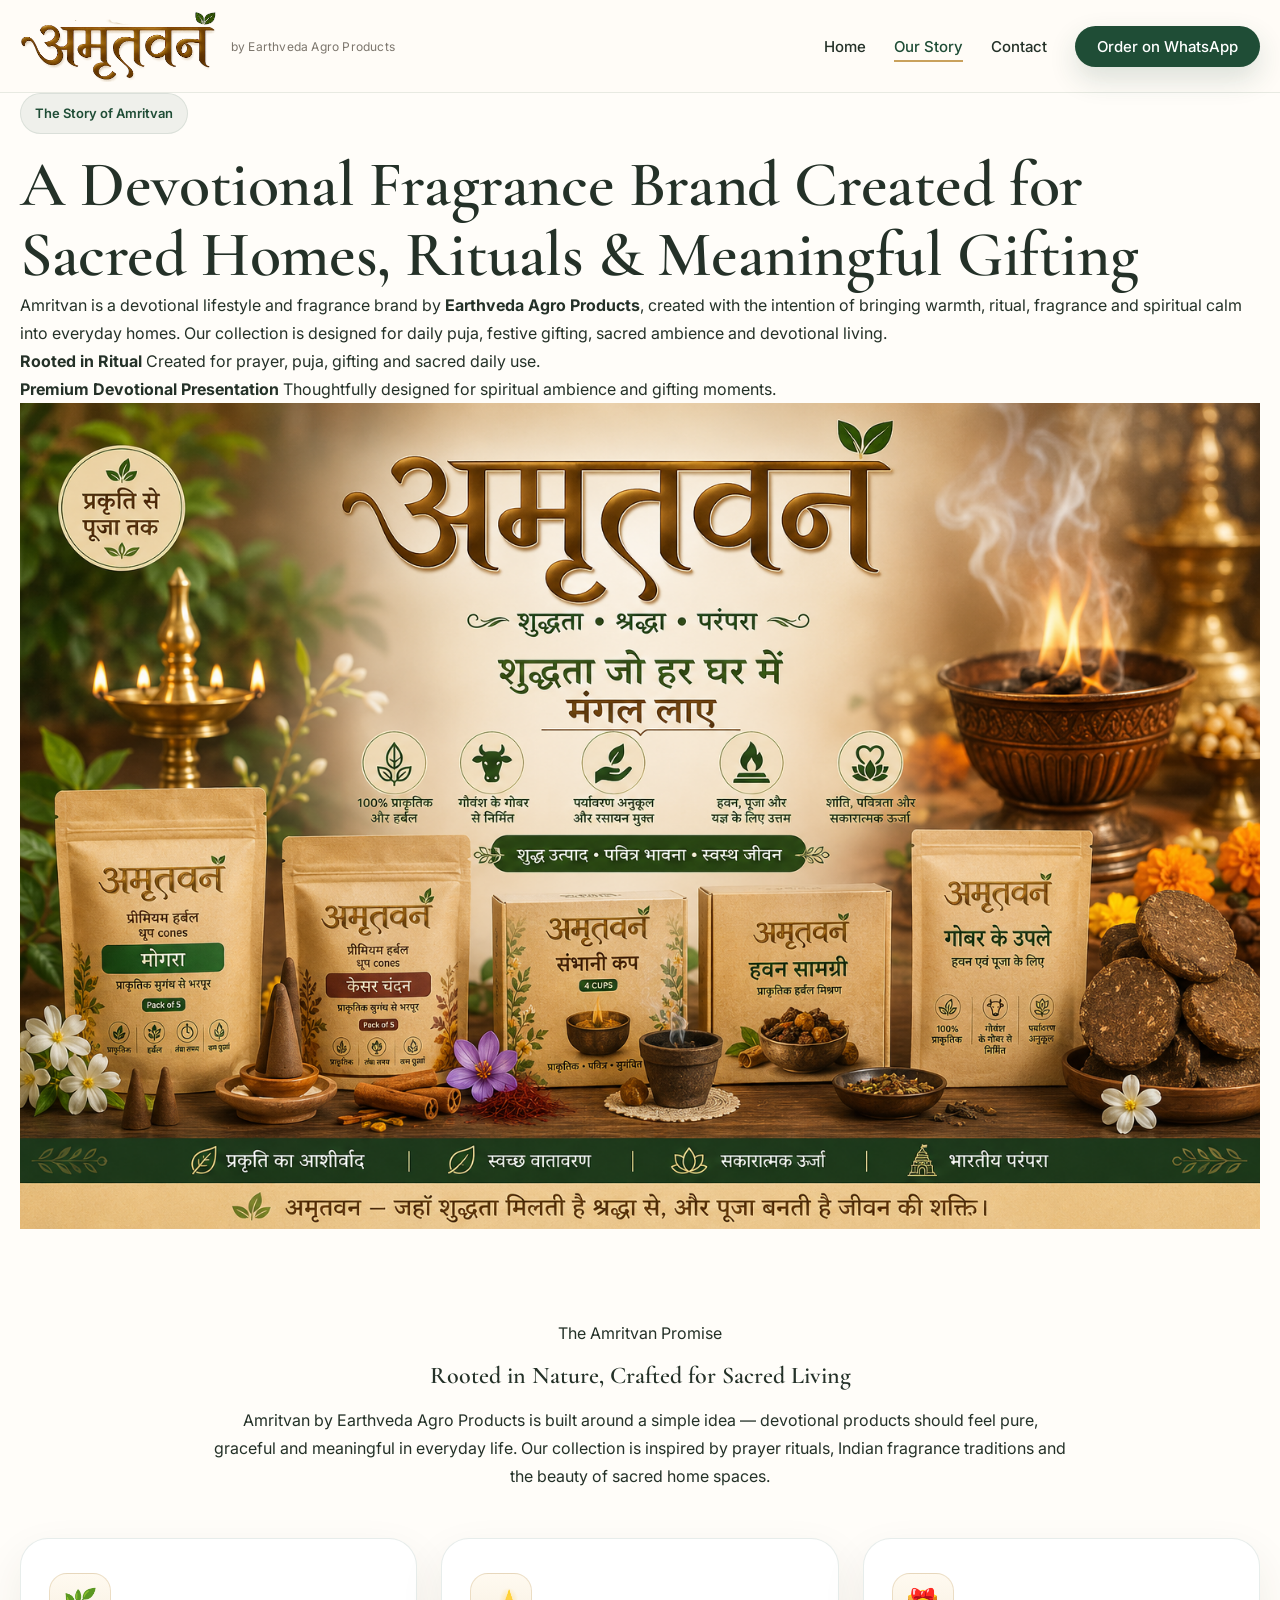
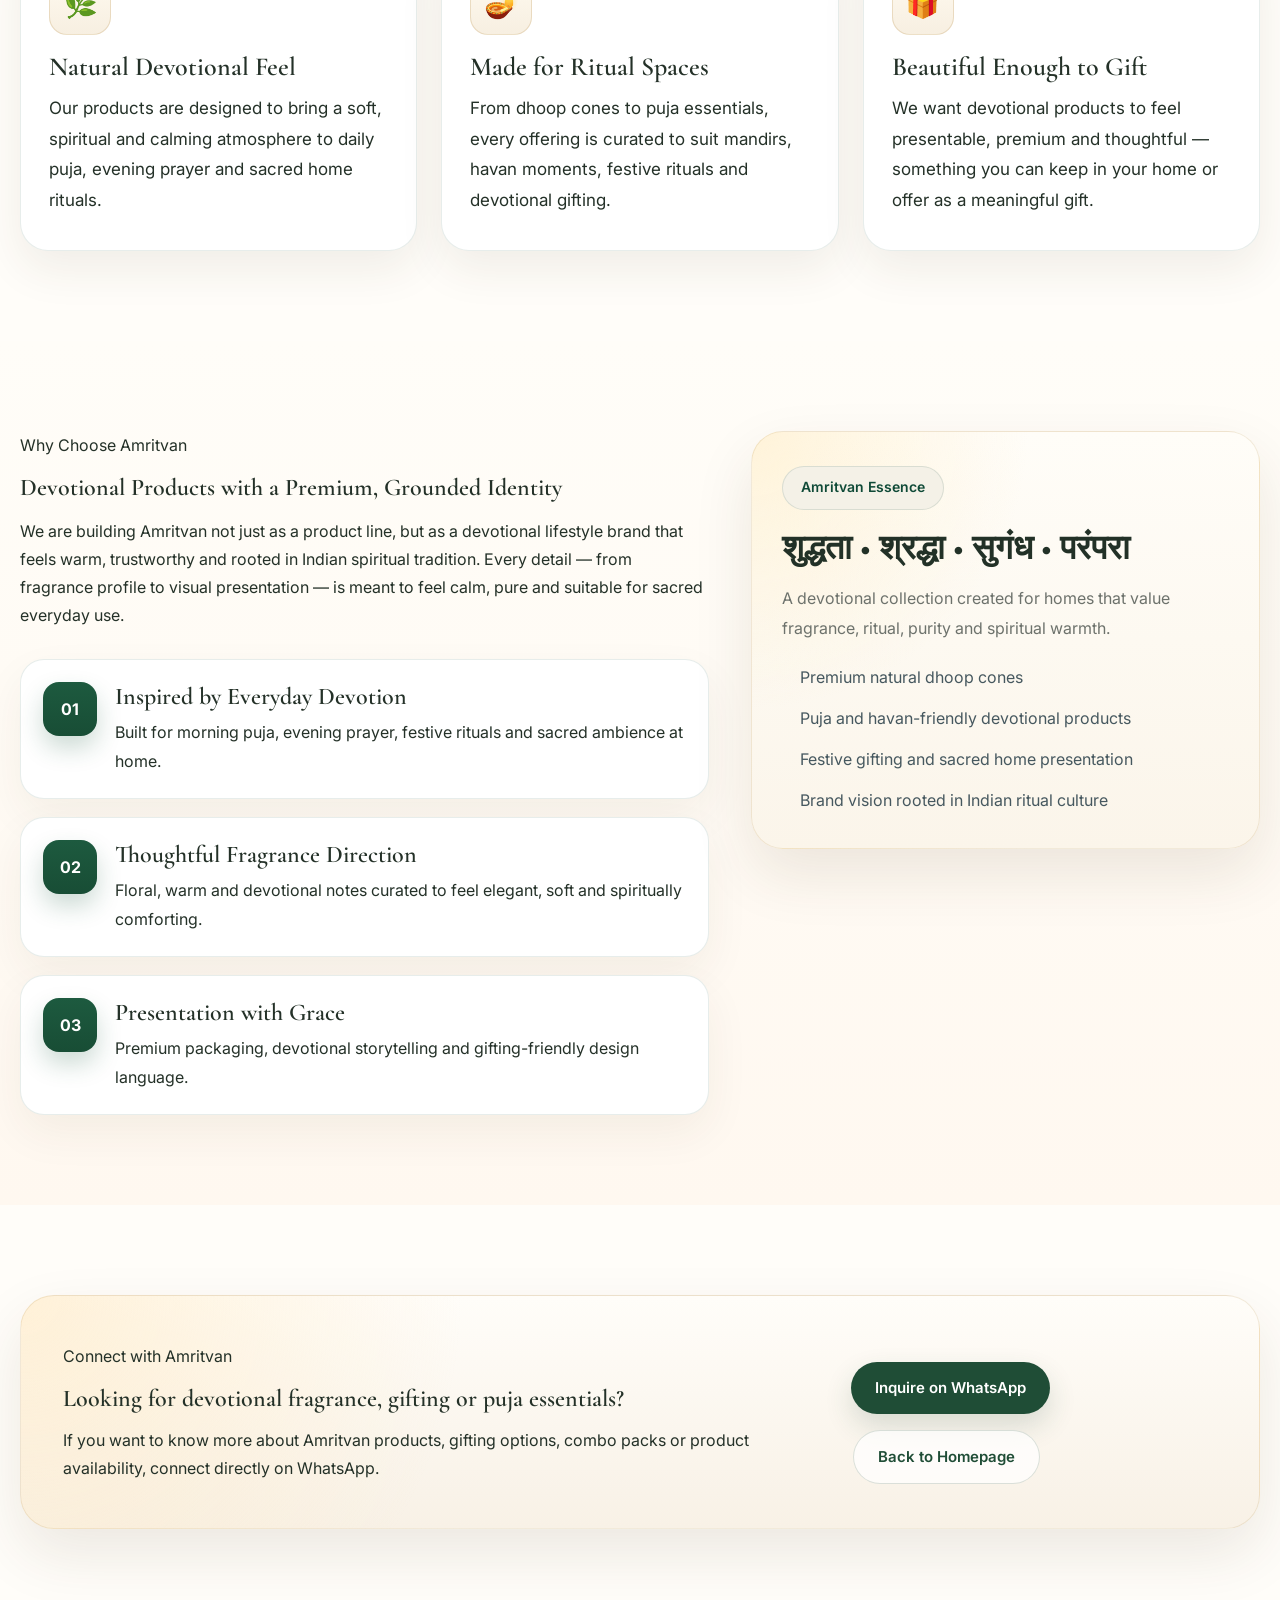
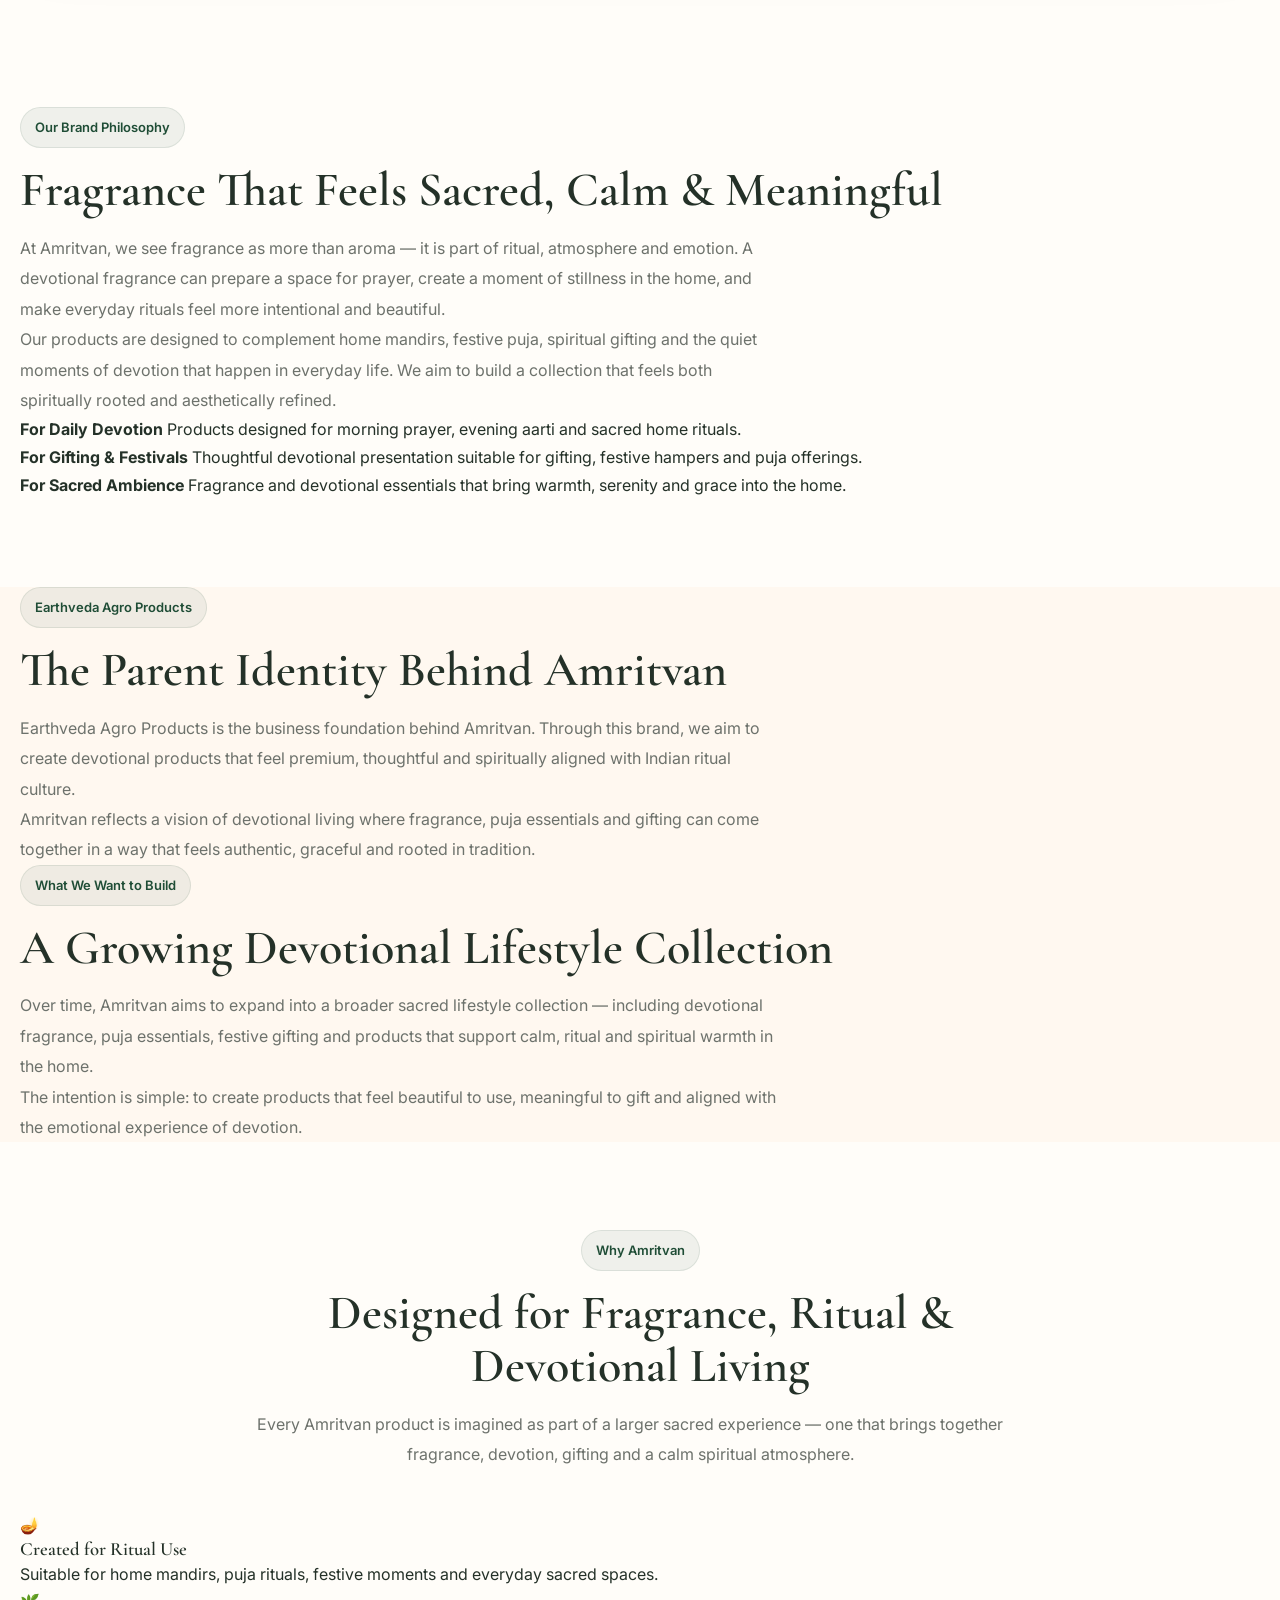
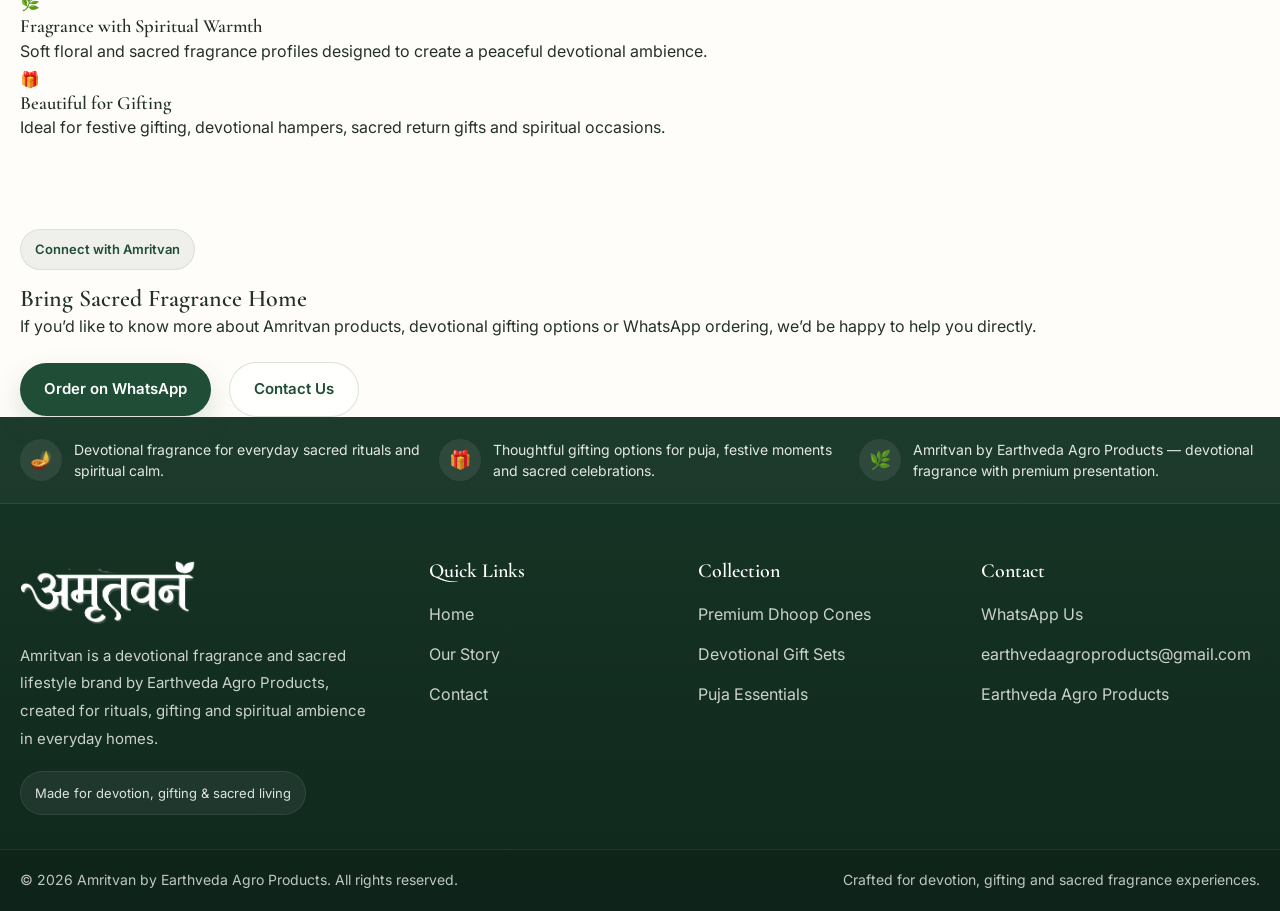
==== commit b750dc87: "Update about.html" ====
--- a/about.html
+++ b/about.html
@@ -44,7 +44,7 @@
         <a href="about.html" class="active">Our Story</a>
         <a href="contact.html">Contact</a>
         <a
-          href="https://wa.me/918463001919?text=Namaste%20Amritvan%2C%20I%20want%20to%20know%20more%20about%20your%20products."
+          href="https://wa.me/9183701919?text=Namaste%20Amritvan%2C%20I%20want%20to%20know%20more%20about%20your%20products."
           target="_blank"
           class="nav-cta btn-primary"
         >
@@ -466,4 +466,4 @@
 
   <script src="script.js"></script>
 </body>
-</html>+</html>
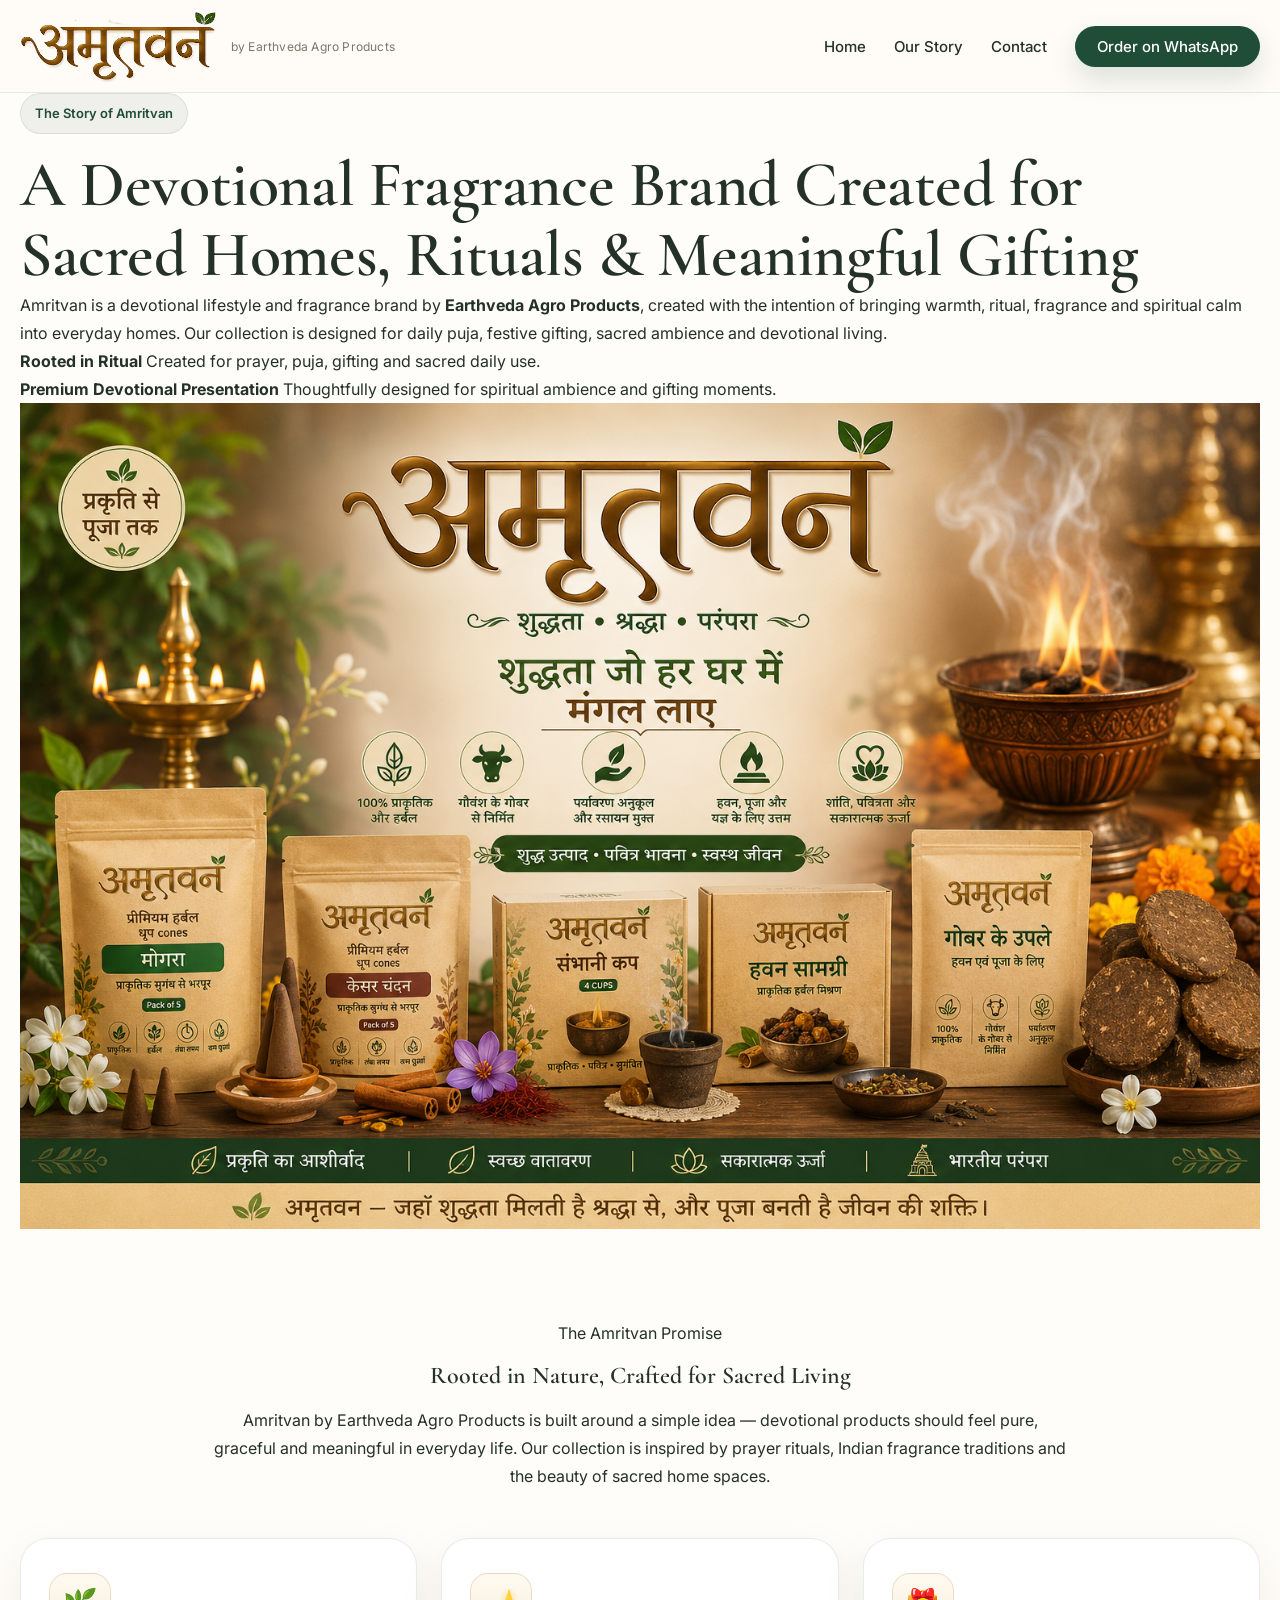
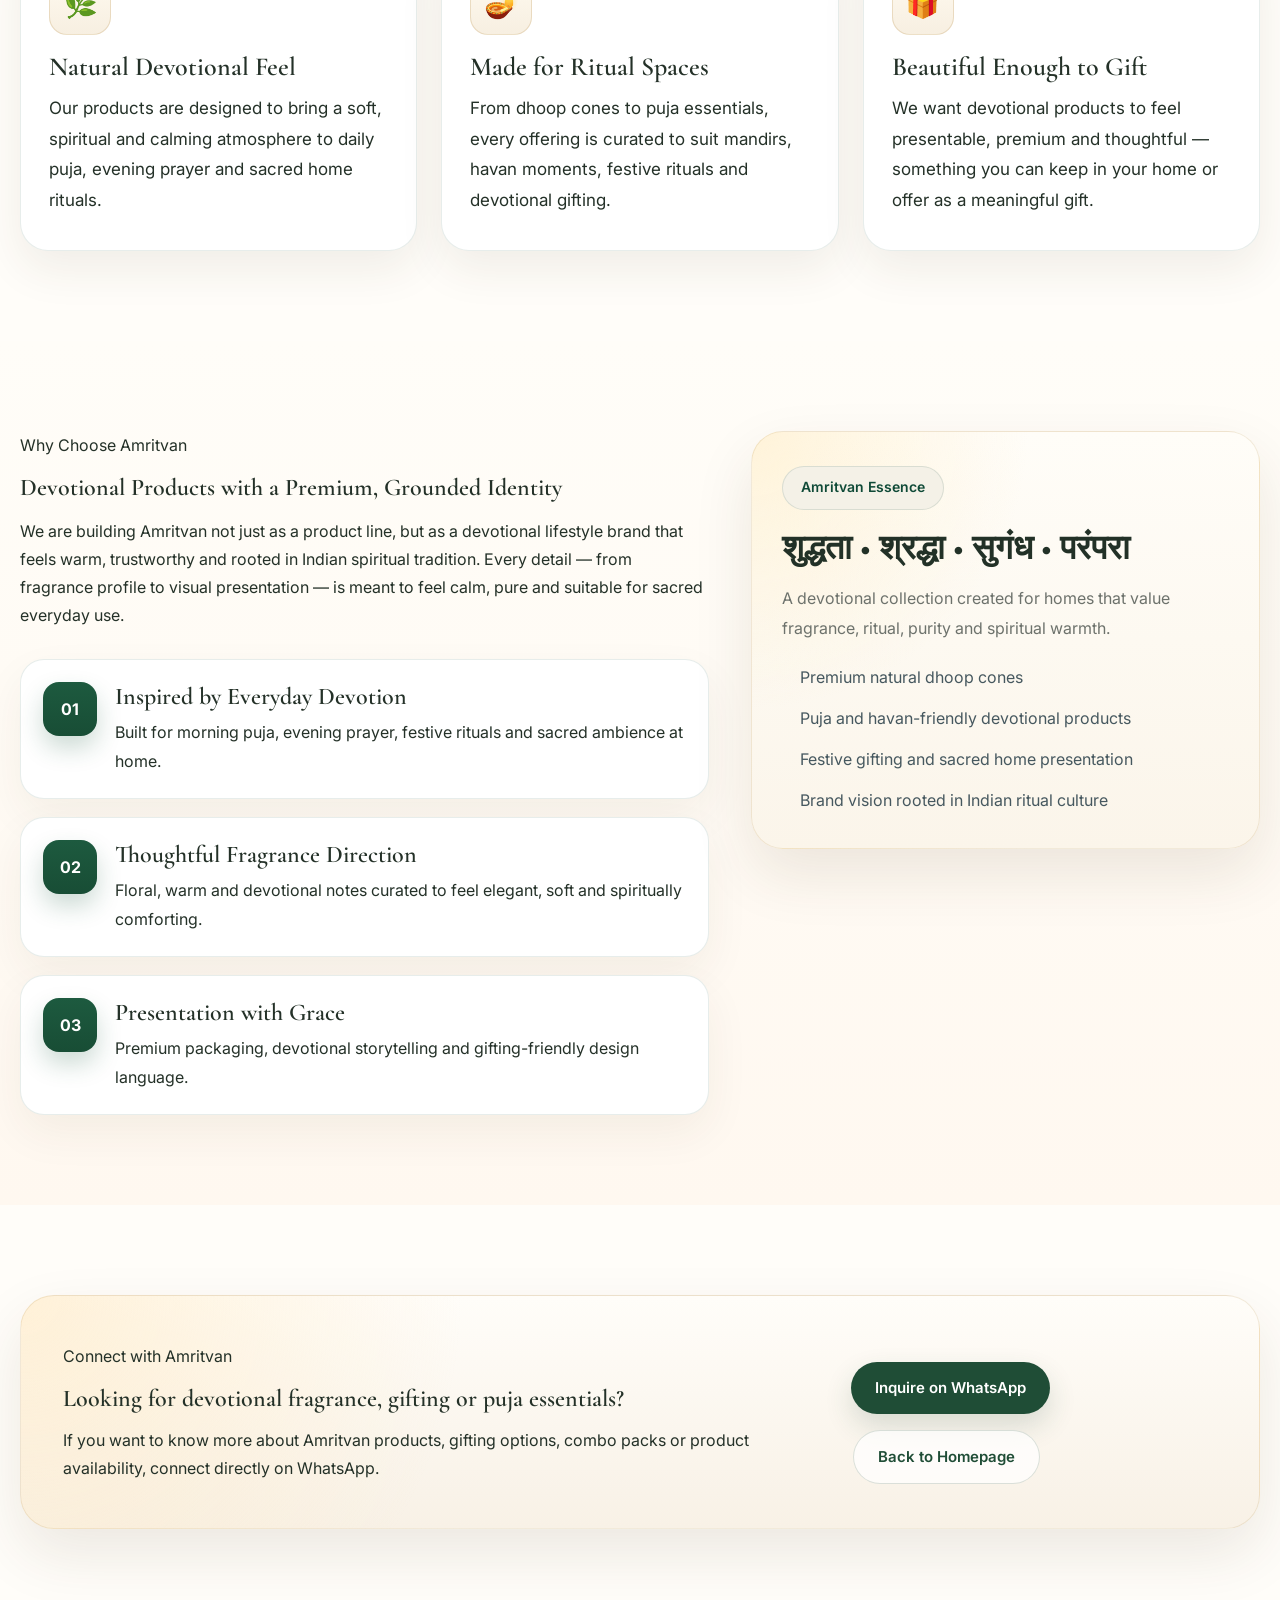
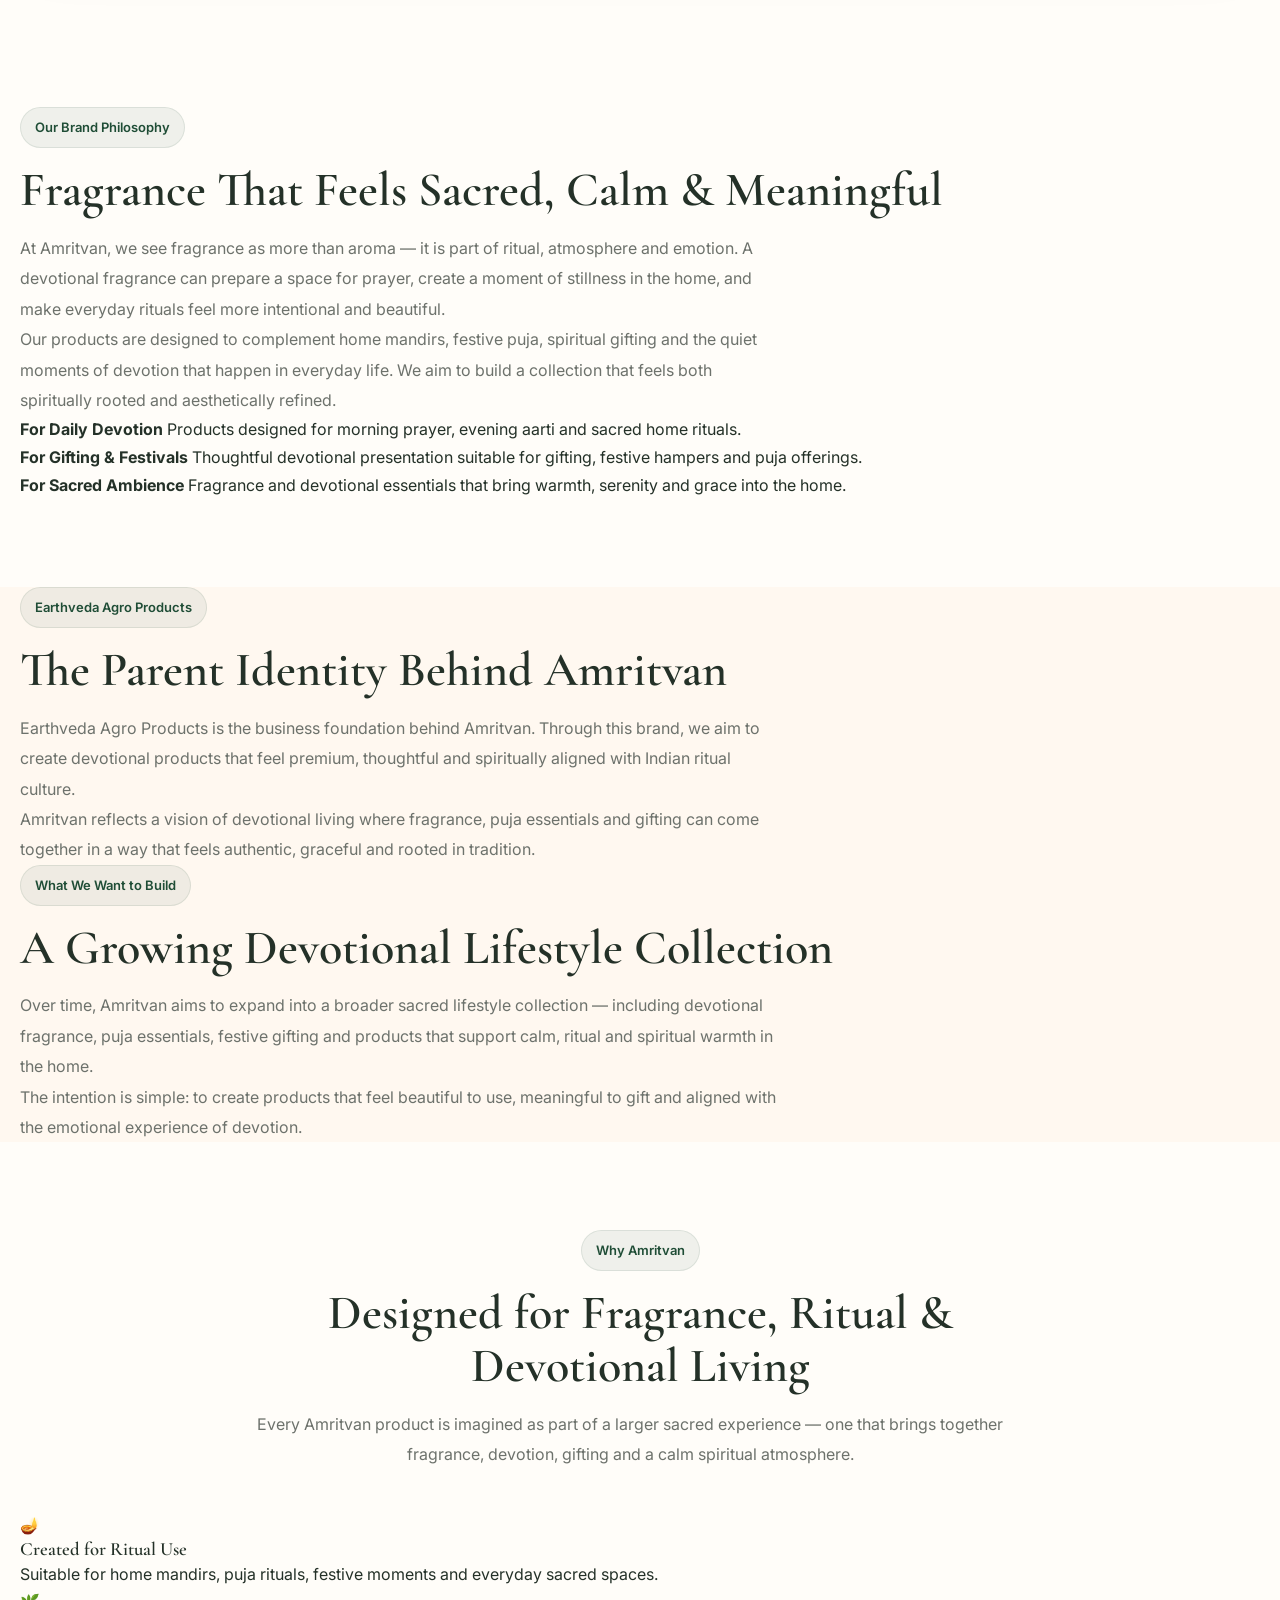
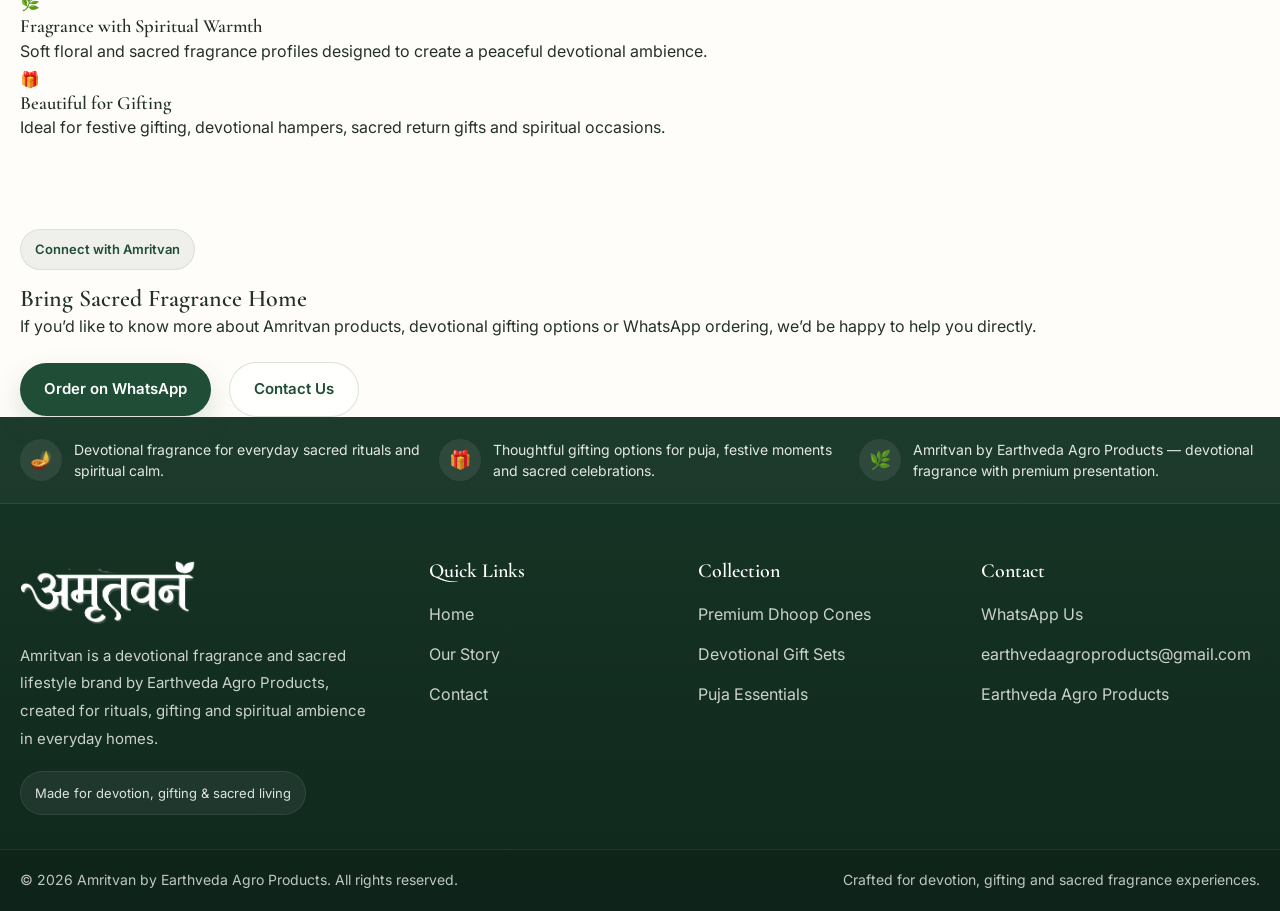
==== commit a4ff7981: "Update about.html" ====
--- a/about.html
+++ b/about.html
@@ -41,7 +41,7 @@
 
       <nav class="nav">
         <a href="index.html">Home</a>
-        <a href="about.html" class="active">Our Story</a>
+        <a href="about.html">Our Story</a>
         <a href="contact.html">Contact</a>
         <a
           href="https://wa.me/9183701919?text=Namaste%20Amritvan%2C%20I%20want%20to%20know%20more%20about%20your%20products."
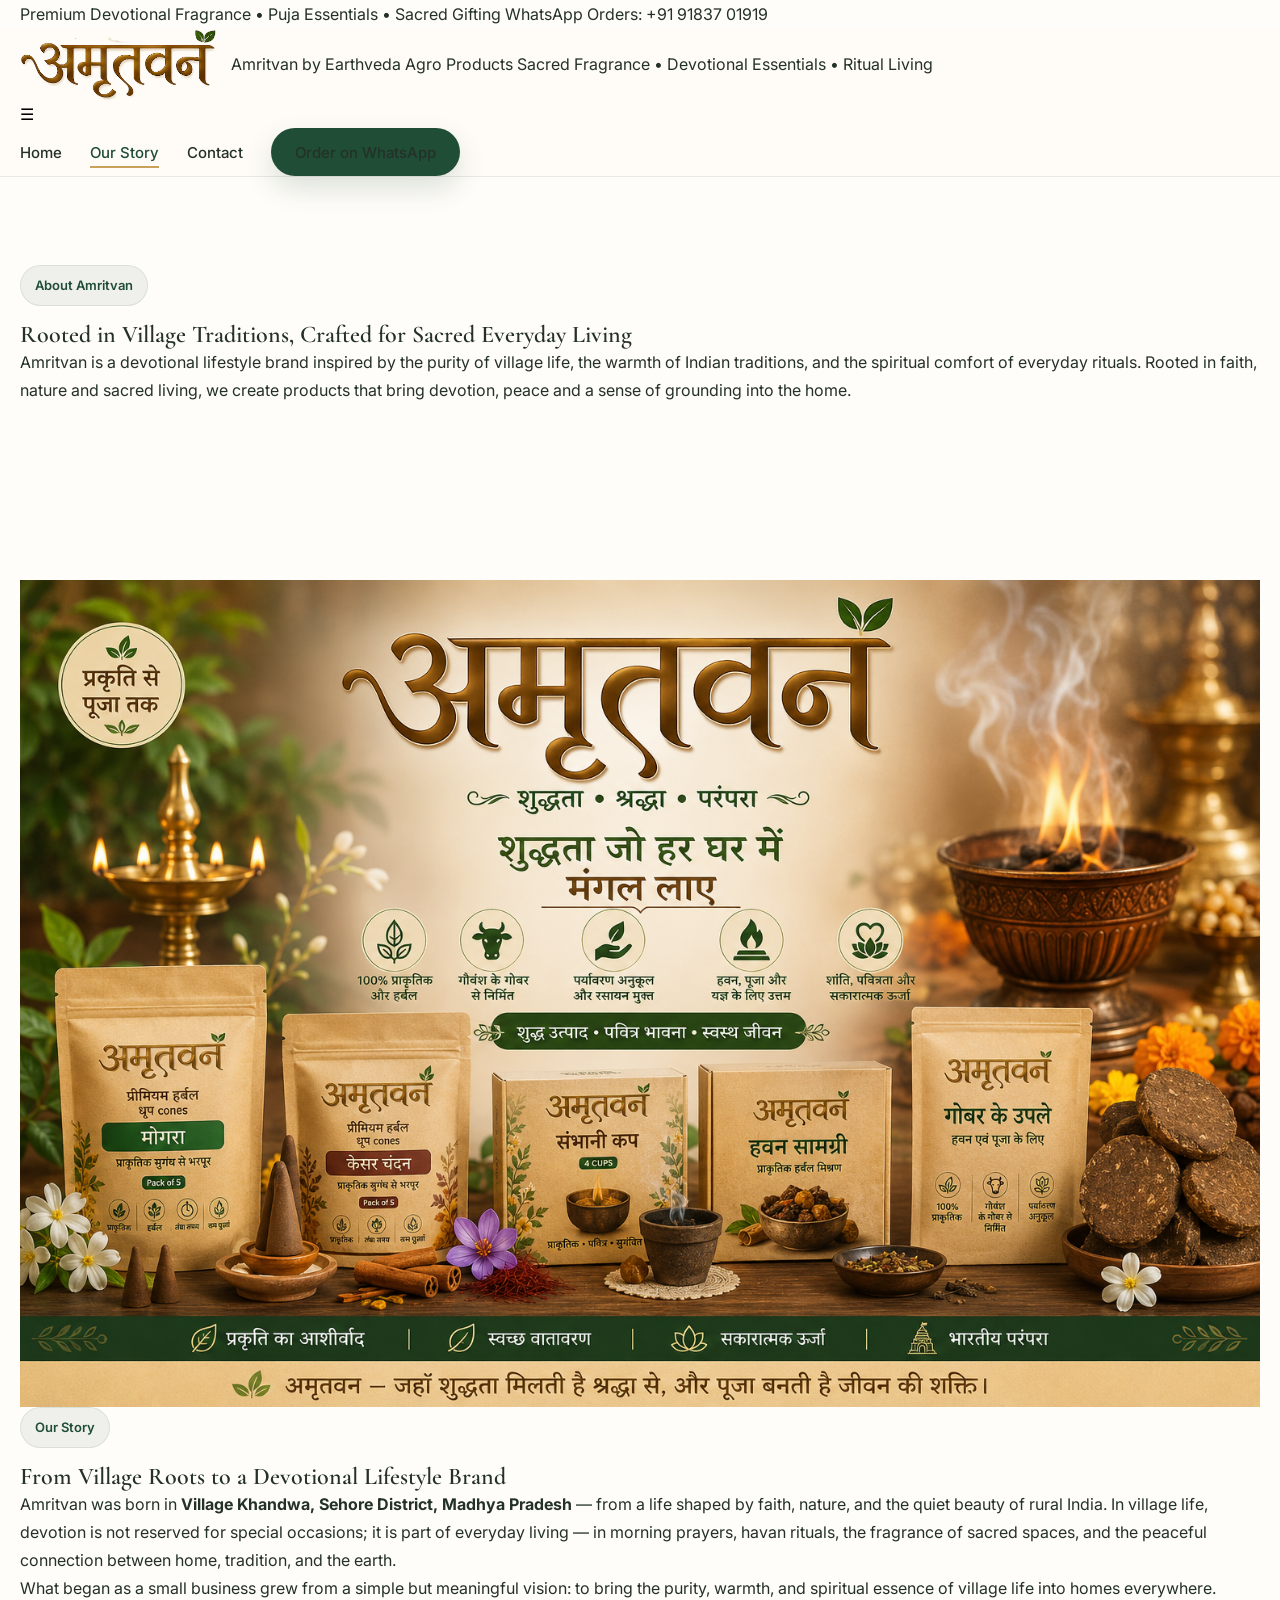
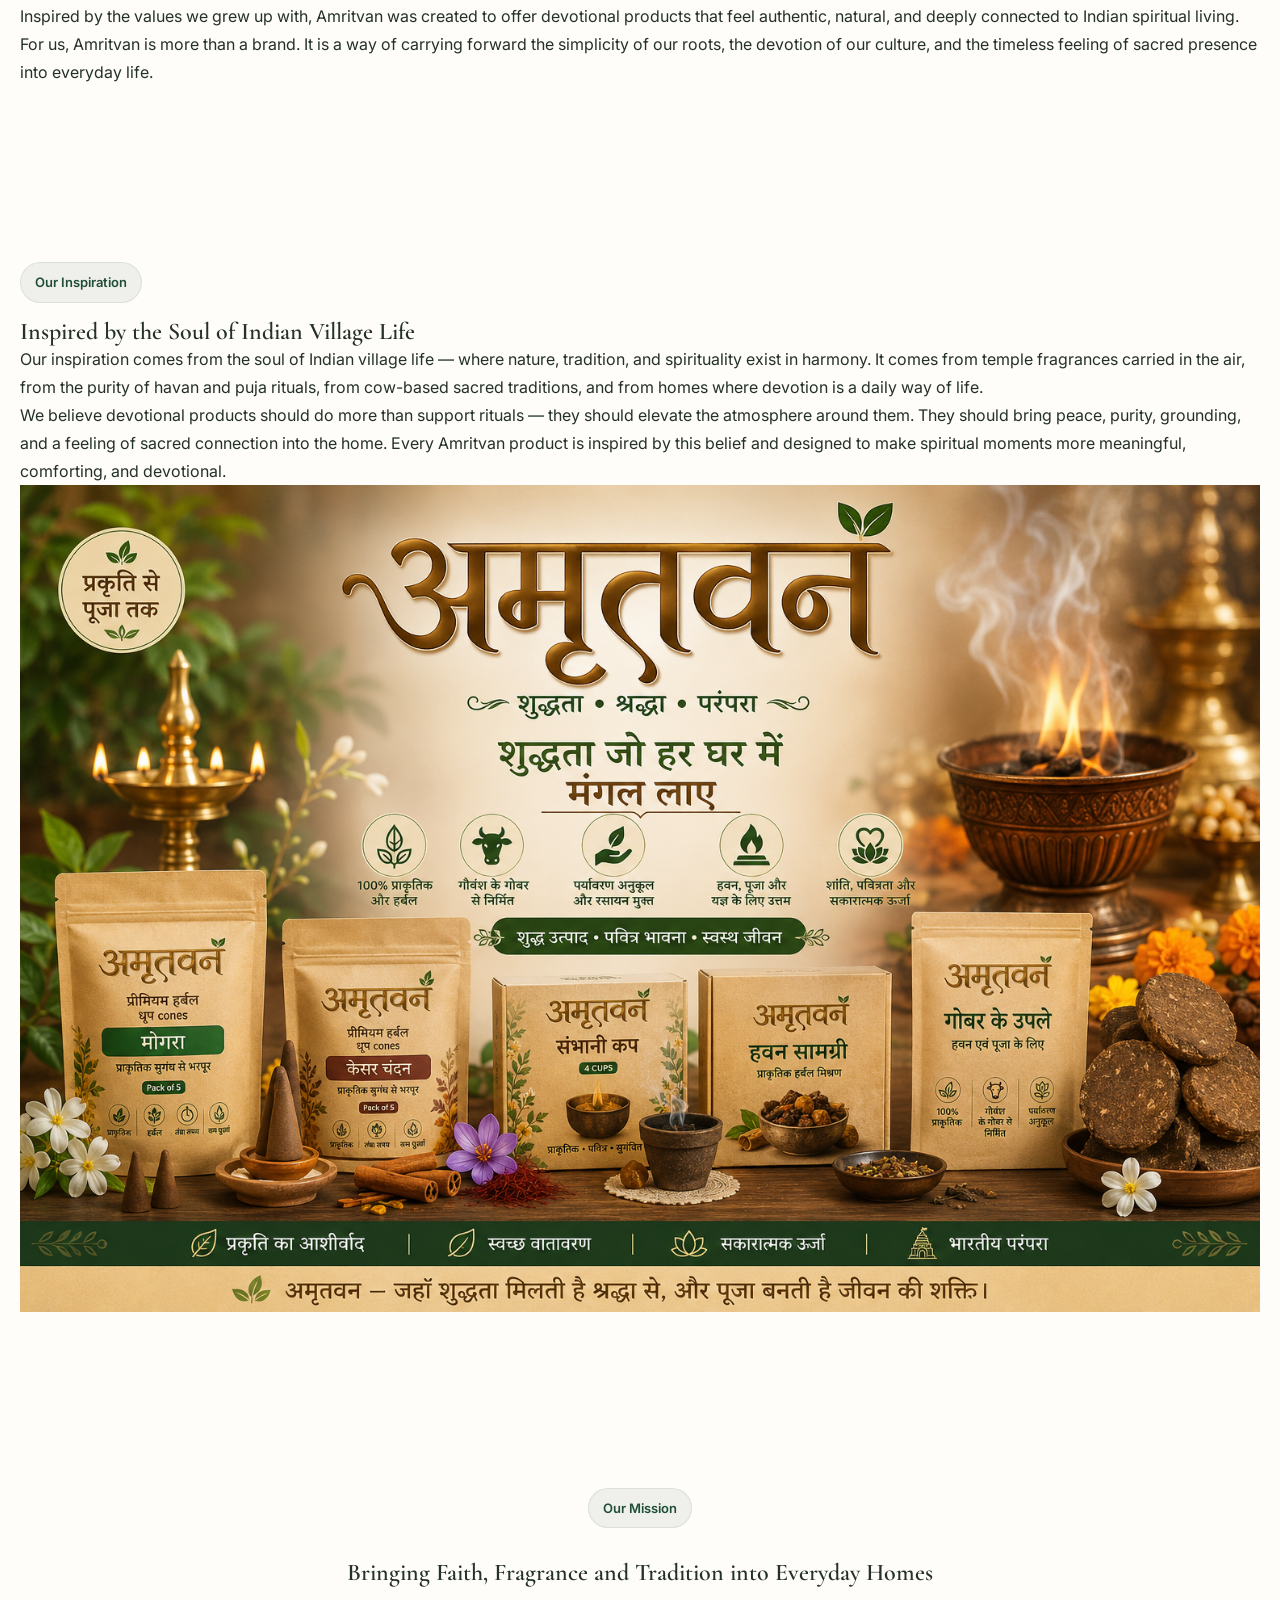
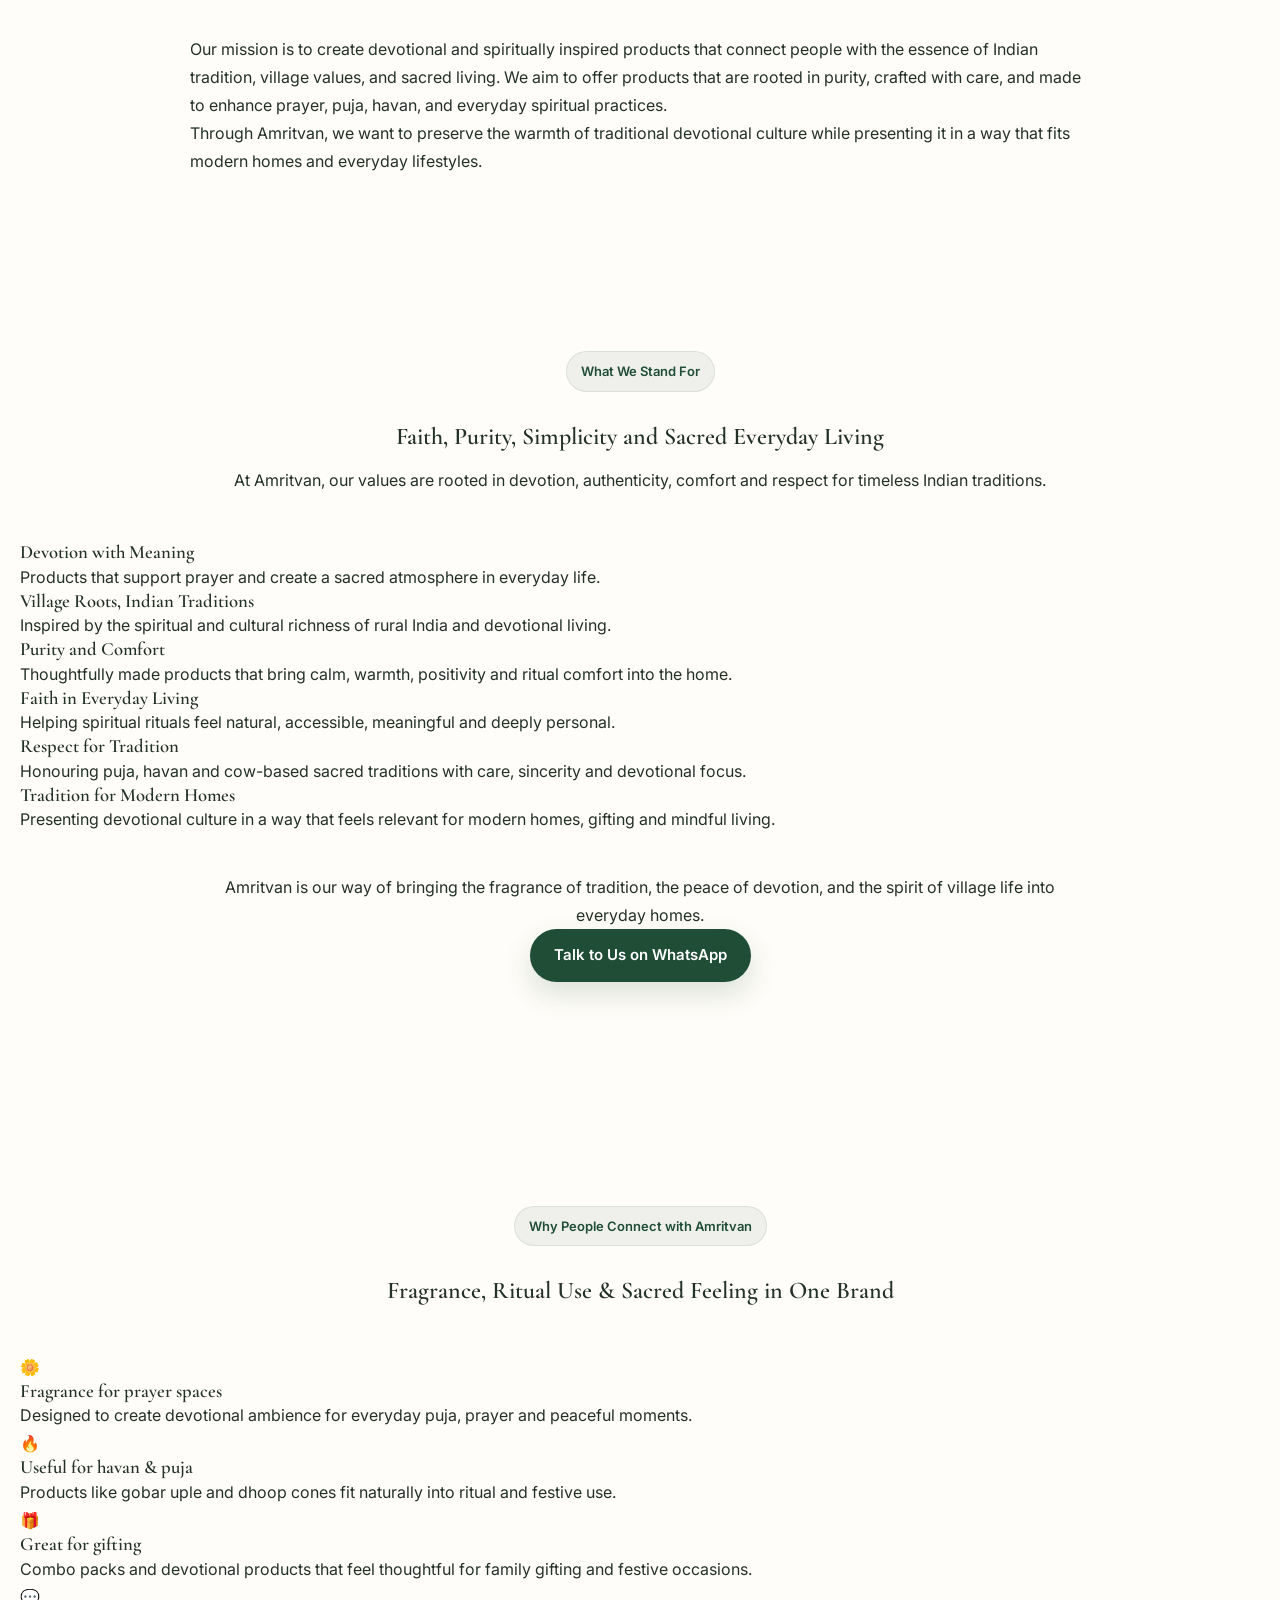
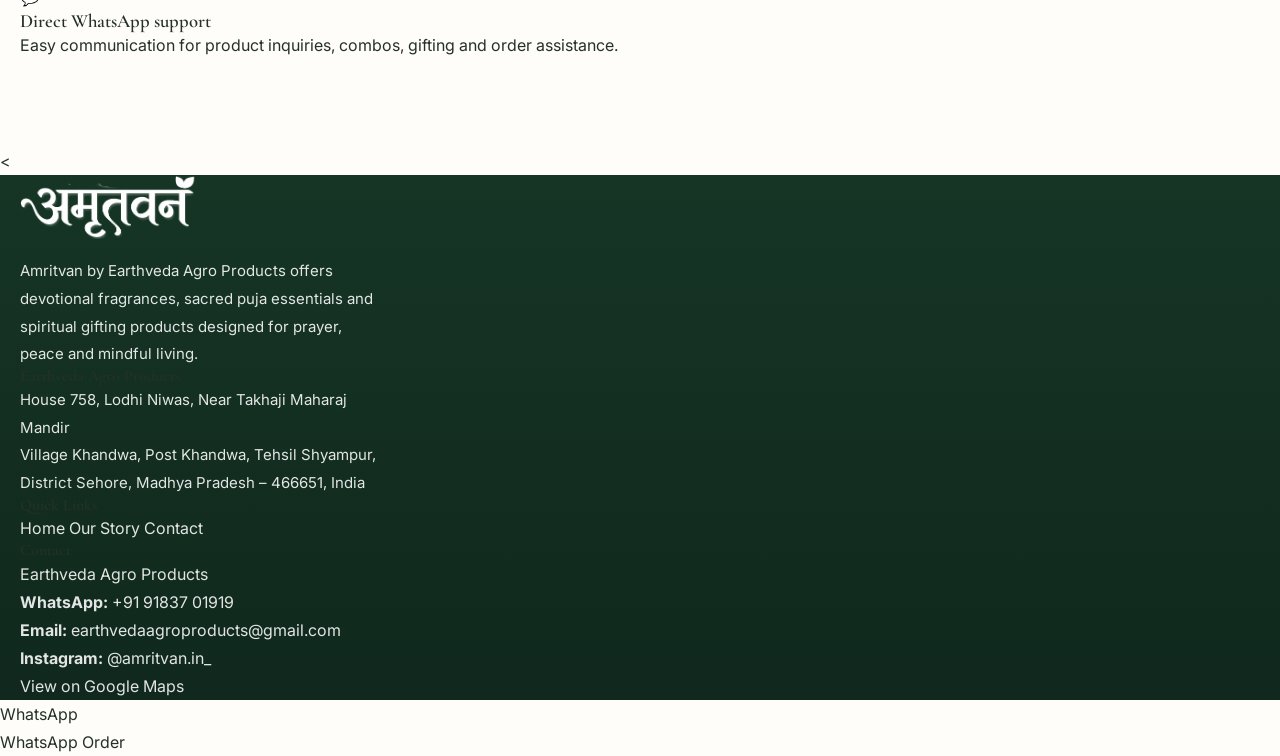
==== commit 909f0970: "Update about.html" ====
--- a/about.html
+++ b/about.html
@@ -3,16 +3,16 @@
 <head>
   <meta charset="UTF-8" />
   <meta name="viewport" content="width=device-width, initial-scale=1.0" />
-  <title>Our Story | Amritvan by Earthveda Agro Products</title>
+  <title>Our Story | Amritvan</title>
   <meta
     name="description"
-    content="Discover the story of Amritvan — a devotional fragrance and sacred lifestyle brand by Earthveda Agro Products, created for rituals, gifting and spiritual ambience."
+    content="Learn about Amritvan by Earthveda Agro Products — a devotional lifestyle brand inspired by village life, Indian traditions, sacred fragrance and spiritual living."
   />
 
   <link rel="preconnect" href="https://fonts.googleapis.com" />
   <link rel="preconnect" href="https://fonts.gstatic.com" crossorigin />
   <link
-    href="https://fonts.googleapis.com/css2?family=Cormorant+Garamond:wght@500;600;700&family=Inter:wght@400;500;600;700&display=swap"
+    href="https://fonts.googleapis.com/css2?family=Cormorant+Garamond:wght@500;600;700&family=Inter:wght@400;500;600;700;800&display=swap"
     rel="stylesheet"
   />
 
@@ -20,449 +20,263 @@
 </head>
 <body>
 
-  <!-- =========================
-       HEADER
-  ========================== -->
+  <div class="topbar">
+    <div class="container topbar-wrap">
+      <span>Premium Devotional Fragrance • Puja Essentials • Sacred Gifting</span>
+      <span>WhatsApp Orders: <a href="https://wa.me/919183701919" target="_blank">+91 91837 01919</a></span>
+    </div>
+  </div>
+
   <header class="site-header">
-    <div class="container header-inner">
-
+    <div class="container nav-wrap">
       <a href="index.html" class="brand">
-        <img src="images/logo.png" alt="Amritvan Logo" class="brand-logo" />
-        <div class="brand-copy">
-          <span class="brand-line">by Earthveda Agro Products</span>
+        <img src="images/logo.png" alt="Amritvan logo" class="brand-logo" />
+        <div class="brand-text">
+          <span class="brand-title">Amritvan</span>
+          <span class="brand-company">by Earthveda Agro Products</span>
+          <span class="brand-tagline">Sacred Fragrance • Devotional Essentials • Ritual Living</span>
         </div>
       </a>
 
-      <button class="menu-toggle" aria-label="Toggle Menu">
-        <span></span>
-        <span></span>
-        <span></span>
-      </button>
-
-      <nav class="nav">
+      <button class="mobile-toggle" id="mobileToggle" aria-label="Toggle menu">☰</button>
+
+      <nav class="nav" id="mainNav">
         <a href="index.html">Home</a>
-        <a href="about.html">Our Story</a>
+        <a href="about.html" class="active">Our Story</a>
         <a href="contact.html">Contact</a>
-        <a
-          href="https://wa.me/9183701919?text=Namaste%20Amritvan%2C%20I%20want%20to%20know%20more%20about%20your%20products."
-          target="_blank"
-          class="nav-cta btn-primary"
-        >
-          Order on WhatsApp
-        </a>
+        <a href="https://wa.me/919183701919" target="_blank" class="btn btn-primary nav-btn">Order on WhatsApp</a>
       </nav>
     </div>
   </header>
 
   <main>
-
-    <!-- =========================
-         ABOUT HERO
-    ========================== -->
-    <section class="about-hero">
+    <!-- HERO -->
+    <section class="page-hero section">
+      <div class="container narrow center">
+        <span class="eyebrow">About Amritvan</span>
+        <h1>Rooted in Village Traditions, Crafted for Sacred Everyday Living</h1>
+        <p>
+          Amritvan is a devotional lifestyle brand inspired by the purity of village life, the warmth of Indian traditions,
+          and the spiritual comfort of everyday rituals. Rooted in faith, nature and sacred living, we create products that
+          bring devotion, peace and a sense of grounding into the home.
+        </p>
+      </div>
+    </section>
+
+    <!-- OUR STORY -->
+    <section class="section">
+      <div class="container story-grid">
+        <div class="story-image">
+          <img src="images/about-brand.png" alt="Amritvan brand story" />
+        </div>
+
+        <div class="story-copy">
+          <span class="eyebrow">Our Story</span>
+          <h2>From Village Roots to a Devotional Lifestyle Brand</h2>
+          <p>
+            Amritvan was born in <strong>Village Khandwa, Sehore District, Madhya Pradesh</strong> — from a life shaped by faith,
+            nature, and the quiet beauty of rural India. In village life, devotion is not reserved for special occasions; it is
+            part of everyday living — in morning prayers, havan rituals, the fragrance of sacred spaces, and the peaceful
+            connection between home, tradition, and the earth.
+          </p>
+          <p>
+            What began as a small business grew from a simple but meaningful vision: to bring the purity, warmth, and spiritual
+            essence of village life into homes everywhere. Inspired by the values we grew up with, Amritvan was created to offer
+            devotional products that feel authentic, natural, and deeply connected to Indian spiritual living.
+          </p>
+          <p>
+            For us, Amritvan is more than a brand. It is a way of carrying forward the simplicity of our roots, the devotion of
+            our culture, and the timeless feeling of sacred presence into everyday life.
+          </p>
+        </div>
+      </div>
+    </section>
+
+    <!-- OUR INSPIRATION -->
+    <section class="section soft-section">
+      <div class="container story-grid reverse-on-desktop">
+        <div class="story-copy">
+          <span class="eyebrow">Our Inspiration</span>
+          <h2>Inspired by the Soul of Indian Village Life</h2>
+          <p>
+            Our inspiration comes from the soul of Indian village life — where nature, tradition, and spirituality exist in harmony.
+            It comes from temple fragrances carried in the air, from the purity of havan and puja rituals, from cow-based sacred
+            traditions, and from homes where devotion is a daily way of life.
+          </p>
+          <p>
+            We believe devotional products should do more than support rituals — they should elevate the atmosphere around them.
+            They should bring peace, purity, grounding, and a feeling of sacred connection into the home. Every Amritvan product
+            is inspired by this belief and designed to make spiritual moments more meaningful, comforting, and devotional.
+          </p>
+        </div>
+
+        <div class="story-image">
+          <img src="images/about-brand.png" alt="Amritvan inspiration and devotional living" />
+        </div>
+      </div>
+    </section>
+
+    <!-- OUR MISSION -->
+    <section class="section">
+      <div class="container narrow">
+        <div class="section-head center">
+          <span class="eyebrow">Our Mission</span>
+          <h2>Bringing Faith, Fragrance and Tradition into Everyday Homes</h2>
+        </div>
+
+        <div class="story-copy" style="max-width: 900px; margin: 0 auto;">
+          <p>
+            Our mission is to create devotional and spiritually inspired products that connect people with the essence of Indian
+            tradition, village values, and sacred living. We aim to offer products that are rooted in purity, crafted with care,
+            and made to enhance prayer, puja, havan, and everyday spiritual practices.
+          </p>
+          <p>
+            Through Amritvan, we want to preserve the warmth of traditional devotional culture while presenting it in a way that
+            fits modern homes and everyday lifestyles.
+          </p>
+        </div>
+      </div>
+    </section>
+
+    <!-- WHAT WE STAND FOR -->
+    <section class="section soft-section">
       <div class="container">
-        <div class="about-hero-grid">
-
-          <div class="about-hero-content">
-            <span class="eyebrow">The Story of Amritvan</span>
-            <h1 class="display-title">
-              A Devotional Fragrance Brand Created for Sacred Homes, Rituals & Meaningful Gifting
-            </h1>
-            <p class="about-hero-text">
-              Amritvan is a devotional lifestyle and fragrance brand by <strong>Earthveda Agro Products</strong>,
-              created with the intention of bringing warmth, ritual, fragrance and spiritual calm into everyday homes.
-              Our collection is designed for daily puja, festive gifting, sacred ambience and devotional living.
-            </p>
-
-            <div class="about-hero-highlights">
-              <div class="about-highlight-card">
-                <strong>Rooted in Ritual</strong>
-                <span>Created for prayer, puja, gifting and sacred daily use.</span>
-              </div>
-
-              <div class="about-highlight-card">
-                <strong>Premium Devotional Presentation</strong>
-                <span>Thoughtfully designed for spiritual ambience and gifting moments.</span>
-              </div>
-            </div>
-          </div>
-
-          <div class="about-hero-visual">
-            <div class="about-hero-image-card">
-              <img src="images/about-brand.png" alt="Amritvan devotional brand lifestyle" />
-            </div>
-          </div>
-
-        </div>
-      </div>
-    </section>
-<!-- =========================
-     ABOUT PROMISE SECTION
-========================= -->
-<section class="about-promise">
-  <div class="container">
-    <div class="section-head center">
-      <span class="section-kicker">The Amritvan Promise</span>
-      <h2>Rooted in Nature, Crafted for Sacred Living</h2>
-      <p>
-        Amritvan by Earthveda Agro Products is built around a simple idea —
-        devotional products should feel pure, graceful and meaningful in everyday life.
-        Our collection is inspired by prayer rituals, Indian fragrance traditions and
-        the beauty of sacred home spaces.
+        <div class="section-head center">
+          <span class="eyebrow">What We Stand For</span>
+          <h2>Faith, Purity, Simplicity and Sacred Everyday Living</h2>
+          <p>
+            At Amritvan, our values are rooted in devotion, authenticity, comfort and respect for timeless Indian traditions.
+          </p>
+        </div>
+
+        <div class="faq-grid about-mini-grid">
+          <div class="faq-card">
+            <h3>Devotion with Meaning</h3>
+            <p>Products that support prayer and create a sacred atmosphere in everyday life.</p>
+          </div>
+
+          <div class="faq-card">
+            <h3>Village Roots, Indian Traditions</h3>
+            <p>Inspired by the spiritual and cultural richness of rural India and devotional living.</p>
+          </div>
+
+          <div class="faq-card">
+            <h3>Purity and Comfort</h3>
+            <p>Thoughtfully made products that bring calm, warmth, positivity and ritual comfort into the home.</p>
+          </div>
+
+          <div class="faq-card">
+            <h3>Faith in Everyday Living</h3>
+            <p>Helping spiritual rituals feel natural, accessible, meaningful and deeply personal.</p>
+          </div>
+
+          <div class="faq-card">
+            <h3>Respect for Tradition</h3>
+            <p>Honouring puja, havan and cow-based sacred traditions with care, sincerity and devotional focus.</p>
+          </div>
+
+          <div class="faq-card">
+            <h3>Tradition for Modern Homes</h3>
+            <p>Presenting devotional culture in a way that feels relevant for modern homes, gifting and mindful living.</p>
+          </div>
+        </div>
+
+        <div class="section-head center" style="margin-top: 40px;">
+          <p>
+            Amritvan is our way of bringing the fragrance of tradition, the peace of devotion, and the spirit of village life
+            into everyday homes.
+          </p>
+          <a href="https://wa.me/919183701919" target="_blank" class="btn btn-primary">Talk to Us on WhatsApp</a>
+        </div>
+      </div>
+    </section>
+
+    <!-- WHY PEOPLE CONNECT -->
+    <section class="section">
+      <div class="container">
+        <div class="section-head center">
+          <span class="eyebrow">Why People Connect with Amritvan</span>
+          <h2>Fragrance, Ritual Use & Sacred Feeling in One Brand</h2>
+        </div>
+
+        <div class="value-grid">
+          <article class="value-card">
+            <div class="value-icon">🌼</div>
+            <h3>Fragrance for prayer spaces</h3>
+            <p>Designed to create devotional ambience for everyday puja, prayer and peaceful moments.</p>
+          </article>
+
+          <article class="value-card">
+            <div class="value-icon">🔥</div>
+            <h3>Useful for havan & puja</h3>
+            <p>Products like gobar uple and dhoop cones fit naturally into ritual and festive use.</p>
+          </article>
+
+          <article class="value-card">
+            <div class="value-icon">🎁</div>
+            <h3>Great for gifting</h3>
+            <p>Combo packs and devotional products that feel thoughtful for family gifting and festive occasions.</p>
+          </article>
+
+          <article class="value-card">
+            <div class="value-icon">💬</div>
+            <h3>Direct WhatsApp support</h3>
+            <p>Easy communication for product inquiries, combos, gifting and order assistance.</p>
+          </article>
+        </div>
+      </div>
+    </section>
+  </main>
+
+  <<footer class="site-footer">
+  <div class="container footer-wrap">
+    <div class="footer-brand">
+      <img src="images/logo.png" alt="Amritvan logo" class="footer-logo" />
+      <p class="footer-text">
+        Amritvan by Earthveda Agro Products offers devotional fragrances, sacred puja essentials and spiritual gifting
+        products designed for prayer, peace and mindful living.
       </p>
-    </div>
-
-    <div class="promise-grid">
-      <div class="promise-card">
-        <div class="promise-icon">🌿</div>
-        <h3>Natural Devotional Feel</h3>
+
+      <div class="footer-address">
+        <h4>Earthveda Agro Products</h4>
         <p>
-          Our products are designed to bring a soft, spiritual and calming atmosphere
-          to daily puja, evening prayer and sacred home rituals.
+          House 758, Lodhi Niwas, Near Takhaji Maharaj Mandir<br />
+          Village Khandwa, Post Khandwa, Tehsil Shyampur,<br />
+          District Sehore, Madhya Pradesh – 466651, India
         </p>
       </div>
-
-      <div class="promise-card">
-        <div class="promise-icon">🪔</div>
-        <h3>Made for Ritual Spaces</h3>
-        <p>
-          From dhoop cones to puja essentials, every offering is curated to suit
-          mandirs, havan moments, festive rituals and devotional gifting.
-        </p>
-      </div>
-
-      <div class="promise-card">
-        <div class="promise-icon">🎁</div>
-        <h3>Beautiful Enough to Gift</h3>
-        <p>
-          We want devotional products to feel presentable, premium and thoughtful —
-          something you can keep in your home or offer as a meaningful gift.
-        </p>
-      </div>
-    </div>
+    </div>
+
+    <div class="footer-links">
+      <h4>Quick Links</h4>
+      <a href="index.html">Home</a>
+      <a href="about.html">Our Story</a>
+      <a href="contact.html">Contact</a>
+    </div>
+
+    <div class="footer-contact">
+      <h4>Contact</h4>
+      <p><strong></strong> Earthveda Agro Products</p>
+      <p><strong>WhatsApp:</strong> <a href="https://wa.me/919183701919" target="_blank">+91 91837 01919</a></p>
+      <p><strong>Email:</strong> <a href="mailto:earthvedaagroproducts@gmail.com">earthvedaagroproducts@gmail.com</a></p>
+      <p><strong>Instagram:</strong> <a href="https://instagram.com/amritvan.in_" target="_blank">@amritvan.in_</a></p>
+
+      <a
+        href="https://maps.app.goo.gl/VDYG4WExjJm3NHpZ6"
+        target="_blank"
+        class="footer-map-btn"
+      >
+        View on Google Maps
+      </a>
+    </div>
+  </div>  
+</footer>
+
+  <a class="floating-whatsapp" href="https://wa.me/919183701919" target="_blank" aria-label="Chat on WhatsApp">WhatsApp</a>
+
+  <div class="mobile-sticky-bar">
+    <a href="https://wa.me/919183701919" target="_blank">WhatsApp Order</a>
   </div>
-</section>
-
-
-<!-- =========================
-     WHY AMRITVAN SECTION
-========================= -->
-<section class="why-amritvan">
-  <div class="container">
-    <div class="why-grid">
-      <div class="why-left">
-        <span class="section-kicker">Why Choose Amritvan</span>
-        <h2>Devotional Products with a Premium, Grounded Identity</h2>
-        <p>
-          We are building Amritvan not just as a product line, but as a devotional
-          lifestyle brand that feels warm, trustworthy and rooted in Indian spiritual tradition.
-          Every detail — from fragrance profile to visual presentation — is meant to feel
-          calm, pure and suitable for sacred everyday use.
-        </p>
-
-        <div class="why-points">
-          <div class="why-point">
-            <span class="why-badge">01</span>
-            <div>
-              <h3>Inspired by Everyday Devotion</h3>
-              <p>
-                Built for morning puja, evening prayer, festive rituals and sacred ambience at home.
-              </p>
-            </div>
-          </div>
-
-          <div class="why-point">
-            <span class="why-badge">02</span>
-            <div>
-              <h3>Thoughtful Fragrance Direction</h3>
-              <p>
-                Floral, warm and devotional notes curated to feel elegant, soft and spiritually comforting.
-              </p>
-            </div>
-          </div>
-
-          <div class="why-point">
-            <span class="why-badge">03</span>
-            <div>
-              <h3>Presentation with Grace</h3>
-              <p>
-                Premium packaging, devotional storytelling and gifting-friendly design language.
-              </p>
-            </div>
-          </div>
-        </div>
-      </div>
-
-      <div class="why-right">
-        <div class="why-card">
-          <span class="why-label">Amritvan Essence</span>
-          <h3>शुद्धता • श्रद्धा • सुगंध • परंपरा</h3>
-          <p>
-            A devotional collection created for homes that value fragrance, ritual,
-            purity and spiritual warmth.
-          </p>
-
-          <ul class="why-list">
-            <li>Premium natural dhoop cones</li>
-            <li>Puja and havan-friendly devotional products</li>
-            <li>Festive gifting and sacred home presentation</li>
-            <li>Brand vision rooted in Indian ritual culture</li>
-          </ul>
-        </div>
-      </div>
-    </div>
-  </div>
-</section>
-
-
-<!-- =========================
-     ABOUT CTA SECTION
-========================= -->
-<section class="about-cta">
-  <div class="container">
-    <div class="about-cta-box">
-      <div class="about-cta-content">
-        <span class="section-kicker">Connect with Amritvan</span>
-        <h2>Looking for devotional fragrance, gifting or puja essentials?</h2>
-        <p>
-          If you want to know more about Amritvan products, gifting options,
-          combo packs or product availability, connect directly on WhatsApp.
-        </p>
-      </div>
-
-      <div class="about-cta-actions">
-        <a href="https://wa.me/919183701919" target="_blank" class="btn btn-primary">
-          Inquire on WhatsApp
-        </a>
-        <a href="index.html#contact" class="btn btn-outline">
-          Back to Homepage
-        </a>
-      </div>
-    </div>
-  </div>
-</section>
-    <!-- =========================
-         BRAND STORY
-    ========================== -->
-    <section class="about-story section">
-      <div class="container">
-        <div class="about-story-grid">
-
-          <div class="about-story-copy">
-            <span class="eyebrow">Our Brand Philosophy</span>
-            <h2 class="section-title">Fragrance That Feels Sacred, Calm & Meaningful</h2>
-
-            <p class="section-text">
-              At Amritvan, we see fragrance as more than aroma — it is part of ritual, atmosphere and emotion.
-              A devotional fragrance can prepare a space for prayer, create a moment of stillness in the home,
-              and make everyday rituals feel more intentional and beautiful.
-            </p>
-
-            <p class="section-text">
-              Our products are designed to complement home mandirs, festive puja, spiritual gifting and the quiet
-              moments of devotion that happen in everyday life. We aim to build a collection that feels both
-              spiritually rooted and aesthetically refined.
-            </p>
-          </div>
-
-          <div class="about-story-points">
-            <div class="story-point-card">
-              <strong>For Daily Devotion</strong>
-              <span>Products designed for morning prayer, evening aarti and sacred home rituals.</span>
-            </div>
-
-            <div class="story-point-card">
-              <strong>For Gifting & Festivals</strong>
-              <span>Thoughtful devotional presentation suitable for gifting, festive hampers and puja offerings.</span>
-            </div>
-
-            <div class="story-point-card">
-              <strong>For Sacred Ambience</strong>
-              <span>Fragrance and devotional essentials that bring warmth, serenity and grace into the home.</span>
-            </div>
-          </div>
-
-        </div>
-      </div>
-    </section>
-
-    <!-- =========================
-         EARTHVEDA + AMRITVAN
-    ========================== -->
-    <section class="about-origin section-soft">
-      <div class="container">
-        <div class="about-origin-grid">
-
-          <div class="about-origin-card">
-            <span class="eyebrow">Earthveda Agro Products</span>
-            <h2 class="section-title">The Parent Identity Behind Amritvan</h2>
-            <p class="section-text">
-              Earthveda Agro Products is the business foundation behind Amritvan. Through this brand, we aim to
-              create devotional products that feel premium, thoughtful and spiritually aligned with Indian ritual culture.
-            </p>
-            <p class="section-text">
-              Amritvan reflects a vision of devotional living where fragrance, puja essentials and gifting can come together
-              in a way that feels authentic, graceful and rooted in tradition.
-            </p>
-          </div>
-
-          <div class="about-origin-card">
-            <span class="eyebrow">What We Want to Build</span>
-            <h2 class="section-title">A Growing Devotional Lifestyle Collection</h2>
-            <p class="section-text">
-              Over time, Amritvan aims to expand into a broader sacred lifestyle collection — including devotional fragrance,
-              puja essentials, festive gifting and products that support calm, ritual and spiritual warmth in the home.
-            </p>
-            <p class="section-text">
-              The intention is simple: to create products that feel beautiful to use, meaningful to gift and aligned with
-              the emotional experience of devotion.
-            </p>
-          </div>
-
-        </div>
-      </div>
-    </section>
-
-    <!-- =========================
-         WHY AMRITVAN
-    ========================== -->
-    <section class="about-values section">
-      <div class="container">
-        <div class="lux-section-head center">
-          <span class="eyebrow">Why Amritvan</span>
-          <h2 class="section-title">Designed for Fragrance, Ritual & Devotional Living</h2>
-          <p class="section-text">
-            Every Amritvan product is imagined as part of a larger sacred experience — one that brings together
-            fragrance, devotion, gifting and a calm spiritual atmosphere.
-          </p>
-        </div>
-
-        <div class="about-values-grid">
-          <div class="about-value-card">
-            <div class="about-value-icon">🪔</div>
-            <h3>Created for Ritual Use</h3>
-            <p>Suitable for home mandirs, puja rituals, festive moments and everyday sacred spaces.</p>
-          </div>
-
-          <div class="about-value-card">
-            <div class="about-value-icon">🌿</div>
-            <h3>Fragrance with Spiritual Warmth</h3>
-            <p>Soft floral and sacred fragrance profiles designed to create a peaceful devotional ambience.</p>
-          </div>
-
-          <div class="about-value-card">
-            <div class="about-value-icon">🎁</div>
-            <h3>Beautiful for Gifting</h3>
-            <p>Ideal for festive gifting, devotional hampers, sacred return gifts and spiritual occasions.</p>
-          </div>
-        </div>
-      </div>
-    </section>
-
-    <!-- =========================
-         CTA
-    ========================== -->
-    <section class="about-cta-strip">
-      <div class="container">
-        <div class="about-cta-card">
-          <div class="about-cta-copy">
-            <span class="eyebrow">Connect with Amritvan</span>
-            <h2>Bring Sacred Fragrance Home</h2>
-            <p>
-              If you’d like to know more about Amritvan products, devotional gifting options or WhatsApp ordering,
-              we’d be happy to help you directly.
-            </p>
-          </div>
-
-          <div class="about-cta-actions">
-            <a
-              href="https://wa.me/918463001919?text=Namaste%20Amritvan%2C%20I%20want%20to%20know%20more%20about%20your%20products."
-              target="_blank"
-              class="btn btn-primary"
-            >
-              Order on WhatsApp
-            </a>
-
-            <a href="contact.html" class="btn btn-outline">Contact Us</a>
-          </div>
-        </div>
-      </div>
-    </section>
-
-  </main>
-
-  <!-- =========================
-       FOOTER
-  ========================== -->
-  <footer class="site-footer">
-    <div class="footer-top">
-      <div class="container footer-top-inner">
-        <div class="footer-top-item">
-          <span>🪔</span>
-          <p>Devotional fragrance for everyday sacred rituals and spiritual calm.</p>
-        </div>
-
-        <div class="footer-top-item">
-          <span>🎁</span>
-          <p>Thoughtful gifting options for puja, festive moments and sacred celebrations.</p>
-        </div>
-
-        <div class="footer-top-item">
-          <span>🌿</span>
-          <p>Amritvan by Earthveda Agro Products — devotional fragrance with premium presentation.</p>
-        </div>
-      </div>
-    </div>
-
-    <div class="footer-main">
-      <div class="container footer-grid">
-
-        <div class="footer-col footer-brand">
-          <img src="images/logo.png" alt="Amritvan Logo" class="footer-logo" />
-          <p>
-            Amritvan is a devotional fragrance and sacred lifestyle brand by Earthveda Agro Products,
-            created for rituals, gifting and spiritual ambience in everyday homes.
-          </p>
-          <div class="footer-note">Made for devotion, gifting & sacred living</div>
-        </div>
-
-        <div class="footer-col">
-          <h4>Quick Links</h4>
-          <ul>
-            <li><a href="index.html">Home</a></li>
-            <li><a href="about.html">Our Story</a></li>
-            <li><a href="contact.html">Contact</a></li>
-          </ul>
-        </div>
-
-        <div class="footer-col">
-          <h4>Collection</h4>
-          <ul>
-            <li>Premium Dhoop Cones</li>
-            <li>Devotional Gift Sets</li>
-            <li>Puja Essentials</li>
-          </ul>
-        </div>
-
-        <div class="footer-col">
-          <h4>Contact</h4>
-          <ul>
-            <li><a href="https://wa.me/918463001919" target="_blank">WhatsApp Us</a></li>
-            <li><a href="mailto:earthvedaagroproducts@gmail.com">earthvedaagroproducts@gmail.com</a></li>
-            <li>Earthveda Agro Products</li>
-          </ul>
-        </div>
-
-      </div>
-    </div>
-
-    <div class="footer-bottom">
-      <div class="container footer-bottom-inner">
-        <p>© 2026 Amritvan by Earthveda Agro Products. All rights reserved.</p>
-        <p>Crafted for devotion, gifting and sacred fragrance experiences.</p>
-      </div>
-    </div>
-  </footer>
 
   <script src="script.js"></script>
 </body>
